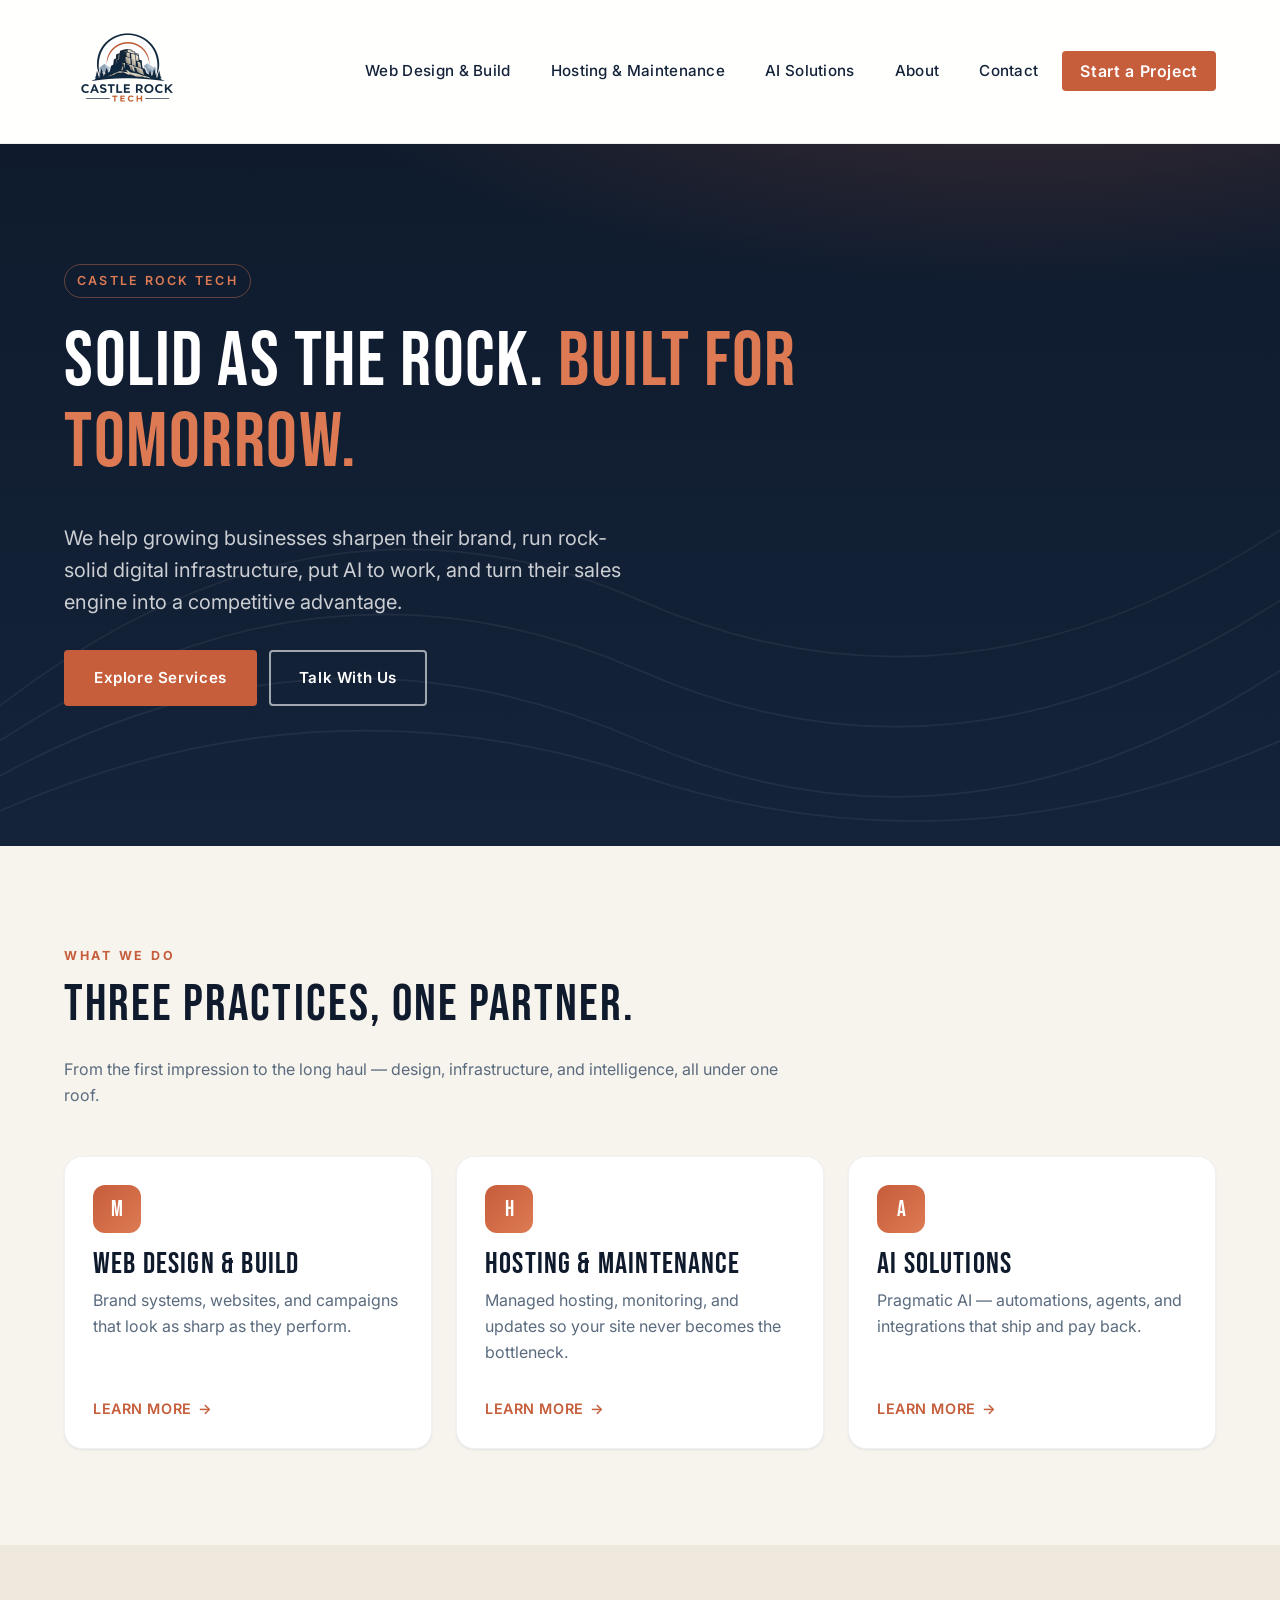
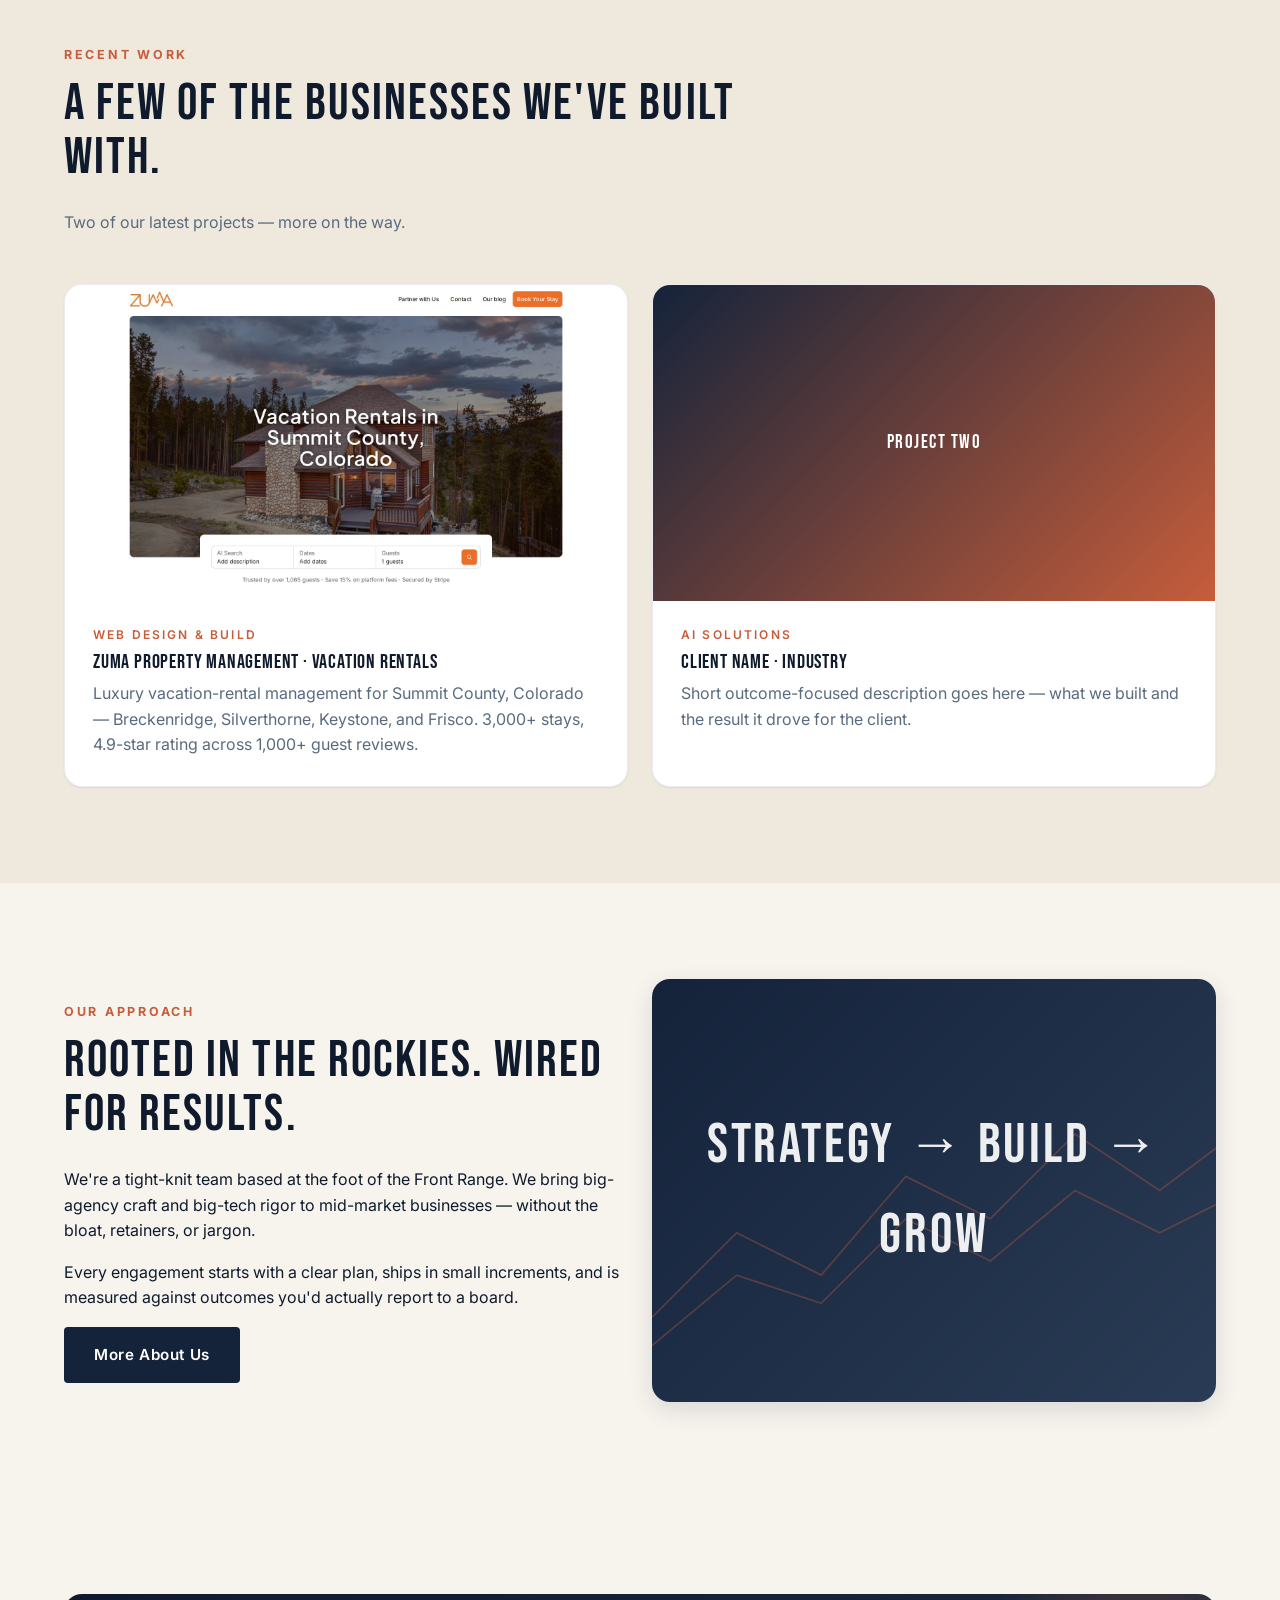
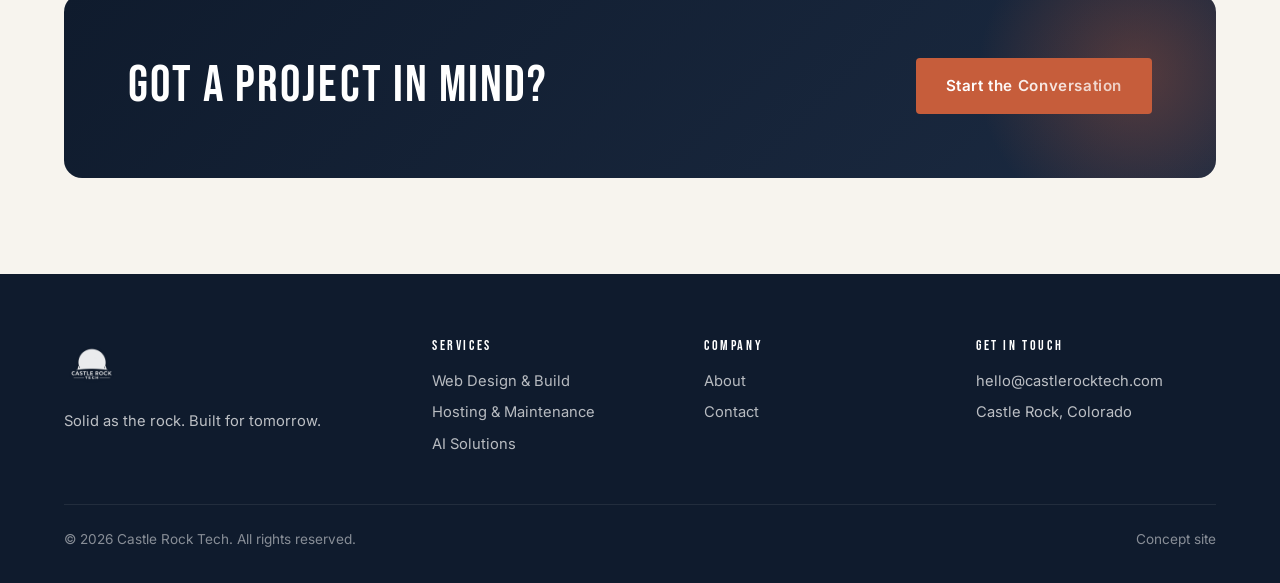
==== index.html @ e0a9a416 "Add Zuma Property screenshot to Recent Work cards Replaces the gradient text placeholder on the home" ====
<!DOCTYPE html>
<html lang="en">
<head>
  <meta charset="UTF-8" />
  <meta name="viewport" content="width=device-width, initial-scale=1.0" />
  <title>Castle Rock Tech — Solid as the Rock, Built for Tomorrow</title>
  <meta name="description" content="Castle Rock Tech delivers marketing & design, hosting & maintenance, AI solutions, and sales enablement for businesses ready to grow." />
  <link rel="preconnect" href="https://fonts.googleapis.com" />
  <link rel="preconnect" href="https://fonts.gstatic.com" crossorigin />
  <link href="https://fonts.googleapis.com/css2?family=Bebas+Neue&family=Inter:wght@400;500;600;700&display=swap" rel="stylesheet" />
  <link rel="stylesheet" href="css/styles.css" />
</head>
<body>
  <header class="site-header">
    <div class="container">
      <nav class="nav" aria-label="Primary">
        <a class="nav__logo" href="index.html" aria-label="Castle Rock Tech home">
          <img src="assets/images/CRTLogo_1.1.png" alt="Castle Rock Tech" />
        </a>
        <button class="nav__toggle" aria-label="Open menu" aria-expanded="false"><span></span></button>
        <ul class="nav__menu">
          <li><a href="web-design-build.html" class="nav__link">Web Design &amp; Build</a></li>
          <li><a href="hosting-maintenance.html" class="nav__link">Hosting &amp; Maintenance</a></li>
          <li><a href="ai-solutions.html" class="nav__link">AI Solutions</a></li>
          <li><a href="about.html" class="nav__link">About</a></li>
          <li><a href="contact.html" class="nav__link">Contact</a></li>
          <li><a href="contact.html" class="nav__cta">Start a Project</a></li>
        </ul>
      </nav>
    </div>
  </header>

  <main>
    <section class="hero">
      <div class="container">
        <div class="hero__inner">
          <span class="hero__eyebrow">Castle Rock Tech</span>
          <h1>Solid as the Rock. <span class="accent">Built for tomorrow.</span></h1>
          <p class="hero__lead">
            We help growing businesses sharpen their brand, run rock-solid digital infrastructure,
            put AI to work, and turn their sales engine into a competitive advantage.
          </p>
          <div class="hero__cta">
            <a class="btn btn--primary" href="services.html">Explore Services</a>
            <a class="btn btn--ghost" href="contact.html">Talk With Us</a>
          </div>
        </div>
      </div>
    </section>

    <section class="section">
      <div class="container">
        <div class="section__head">
          <span class="section__eyebrow">What We Do</span>
          <h2>Three practices, one partner.</h2>
          <p class="muted">From the first impression to the long haul — design, infrastructure, and intelligence, all under one roof.</p>
        </div>
        <div class="grid grid--3">
          <article class="card">
            <div class="card__icon">M</div>
            <h3>Web Design &amp; Build</h3>
            <p>Brand systems, websites, and campaigns that look as sharp as they perform.</p>
            <a class="card__link" href="web-design-build.html">Learn more</a>
          </article>
          <article class="card">
            <div class="card__icon">H</div>
            <h3>Hosting &amp; Maintenance</h3>
            <p>Managed hosting, monitoring, and updates so your site never becomes the bottleneck.</p>
            <a class="card__link" href="hosting-maintenance.html">Learn more</a>
          </article>
          <article class="card">
            <div class="card__icon">A</div>
            <h3>AI Solutions</h3>
            <p>Pragmatic AI — automations, agents, and integrations that ship and pay back.</p>
            <a class="card__link" href="ai-solutions.html">Learn more</a>
          </article>
        </div>
      </div>
    </section>

    <section class="section section--alt">
      <div class="container">
        <div class="section__head">
          <span class="section__eyebrow">Recent Work</span>
          <h2>A few of the businesses we've built with.</h2>
          <p class="muted">Two of our latest projects — more on the way.</p>
        </div>
        <div class="grid grid--2">
          <article class="work-card">
            <a class="work-card__link" href="https://www.zumaproperty.com" target="_blank" rel="noopener">
              <div class="work-card__media"><img src="assets/images/work/zuma-property.jpg" alt="Zuma Property Management — vacation rentals in Summit County, Colorado" loading="lazy" /></div>
              <div class="work-card__body">
                <span class="work-card__eyebrow">Web Design &amp; Build</span>
                <h3>Zuma Property Management · Vacation Rentals</h3>
                <p>Luxury vacation-rental management for Summit County, Colorado — Breckenridge, Silverthorne, Keystone, and Frisco. 3,000+ stays, 4.9-star rating across 1,000+ guest reviews.</p>
              </div>
            </a>
          </article>
          <article class="work-card">
            <div class="work-card__media">Project Two</div>
            <div class="work-card__body">
              <span class="work-card__eyebrow">AI Solutions</span>
              <h3>Client Name · Industry</h3>
              <p>Short outcome-focused description goes here — what we built and the result it drove for the client.</p>
            </div>
          </article>
        </div>
      </div>
    </section>

    <section class="section">
      <div class="container">
        <div class="grid grid--2" style="align-items:center;">
          <div>
            <span class="section__eyebrow">Our Approach</span>
            <h2>Rooted in the Rockies. Wired for results.</h2>
            <p>
              We're a tight-knit team based at the foot of the Front Range. We bring big-agency craft and
              big-tech rigor to mid-market businesses — without the bloat, retainers, or jargon.
            </p>
            <p>
              Every engagement starts with a clear plan, ships in small increments, and is measured against
              outcomes you'd actually report to a board.
            </p>
            <a class="btn btn--dark" href="about.html">More About Us</a>
          </div>
          <div class="service-visual"><span>Strategy → Build → Grow</span></div>
        </div>
      </div>
    </section>

    <section class="section">
      <div class="container">
        <div class="cta-strip">
          <h2>Got a project in mind?</h2>
          <a class="btn btn--primary" href="contact.html">Start the Conversation</a>
        </div>
      </div>
    </section>
  </main>

  <footer class="site-footer">
    <div class="container">
      <div class="footer-grid">
        <div class="footer-brand">
          <img src="assets/images/CRTLogo_1.1.png" alt="Castle Rock Tech" />
          <p>Solid as the rock. Built for tomorrow.</p>
        </div>
        <div>
          <h4>Services</h4>
          <ul>
            <li><a href="web-design-build.html">Web Design &amp; Build</a></li>
            <li><a href="hosting-maintenance.html">Hosting &amp; Maintenance</a></li>
            <li><a href="ai-solutions.html">AI Solutions</a></li>
          </ul>
        </div>
        <div>
          <h4>Company</h4>
          <ul>
            <li><a href="about.html">About</a></li>
            <li><a href="contact.html">Contact</a></li>
          </ul>
        </div>
        <div>
          <h4>Get In Touch</h4>
          <ul>
            <li>hello@castlerocktech.com</li>
            <li>Castle Rock, Colorado</li>
          </ul>
        </div>
      </div>
      <div class="footer-bottom">
        <span>&copy; <span data-year></span> Castle Rock Tech. All rights reserved.</span>
        <span>Concept site</span>
      </div>
    </div>
  </footer>

  <script src="js/main.js"></script>
  <script src="js/tawk.js"></script>
</body>
</html>
---- css/styles.css ----
/* ==========================================================================
   Castle Rock Tech — concept site styles
   Palette pulled from the CRT logo: navy + rust + cream.
   ========================================================================== */

:root {
  --navy-900: #0F1B2D;
  --navy-800: #14233A;
  --navy-700: #1B2A41;
  --navy-600: #2A3B55;
  --slate-500: #5A6B7E;
  --slate-300: #B8C3CF;
  --rust-600: #A04A2D;
  --rust-500: #C65D3B;
  --rust-400: #DD7A53;
  --cream-50: #F7F4EE;
  --cream-100: #EFE9DD;
  --white: #FFFFFF;
  --shadow-sm: 0 1px 2px rgba(15, 27, 45, 0.08);
  --shadow-md: 0 8px 24px rgba(15, 27, 45, 0.12);
  --shadow-lg: 0 24px 60px rgba(15, 27, 45, 0.18);
  --radius-sm: 4px;
  --radius-md: 10px;
  --radius-lg: 18px;
  --max-w: 1200px;
  --header-h: 144px;
  --font-display: 'Bebas Neue', 'Oswald', 'Arial Narrow', sans-serif;
  --font-sans: 'Inter', -apple-system, BlinkMacSystemFont, 'Segoe UI', sans-serif;
}

* { box-sizing: border-box; }

html { scroll-behavior: smooth; scroll-padding-top: var(--header-h); }

body {
  margin: 0;
  font-family: var(--font-sans);
  font-size: 16px;
  line-height: 1.6;
  color: var(--navy-900);
  background: var(--cream-50);
  -webkit-font-smoothing: antialiased;
}

img { max-width: 100%; display: block; }

a { color: var(--rust-500); text-decoration: none; }
a:hover { color: var(--rust-600); }

h1, h2, h3, h4 {
  font-family: var(--font-display);
  font-weight: 400;
  letter-spacing: 0.04em;
  text-transform: uppercase;
  color: var(--navy-900);
  line-height: 1.05;
  margin: 0 0 0.5em;
}

h1 { font-size: clamp(2.5rem, 6vw, 5rem); letter-spacing: 0.02em; }
h2 { font-size: clamp(2rem, 4vw, 3.25rem); }
h3 { font-size: clamp(1.4rem, 2.4vw, 1.85rem); }
h4 { font-size: 1.25rem; }

p { margin: 0 0 1em; }

.container {
  width: 100%;
  max-width: var(--max-w);
  margin: 0 auto;
  padding: 0 24px;
}

/* ----- Header / Nav ----- */

.site-header {
  position: sticky;
  top: 0;
  z-index: 50;
  background: rgba(255, 255, 255, 0.92);
  backdrop-filter: saturate(160%) blur(8px);
  border-bottom: 1px solid rgba(15, 27, 45, 0.08);
  height: var(--header-h);
  display: flex;
  align-items: center;
}

.nav {
  width: 100%;
  display: flex;
  align-items: center;
  justify-content: space-between;
  gap: 24px;
}

.nav__logo {
  display: flex;
  align-items: center;
  gap: 10px;
  height: 128px;
}
.nav__logo img { height: 100%; width: auto; }

.nav__menu {
  list-style: none;
  margin: 0;
  padding: 0;
  display: flex;
  gap: 8px;
  align-items: center;
}

.nav__link {
  display: inline-block;
  padding: 10px 16px;
  border-radius: var(--radius-sm);
  font-weight: 500;
  font-size: 0.95rem;
  color: var(--navy-800);
  letter-spacing: 0.02em;
  position: relative;
  transition: color 0.15s ease;
}
.nav__link:hover,
.nav__link.is-active { color: var(--rust-500); }
.nav__link.is-active::after {
  content: "";
  position: absolute;
  left: 16px;
  right: 16px;
  bottom: 4px;
  height: 2px;
  background: var(--rust-500);
}

.nav__cta {
  background: var(--rust-500);
  color: var(--white);
  padding: 10px 18px;
  border-radius: var(--radius-sm);
  font-weight: 600;
  letter-spacing: 0.04em;
  transition: background 0.15s ease;
}
.nav__cta:hover { background: var(--rust-600); color: var(--white); }

/* Mobile toggle */
.nav__toggle {
  display: none;
  background: none;
  border: 0;
  width: 44px;
  height: 44px;
  cursor: pointer;
  padding: 0;
  position: relative;
}
.nav__toggle span,
.nav__toggle span::before,
.nav__toggle span::after {
  content: "";
  display: block;
  position: absolute;
  left: 50%;
  width: 24px;
  height: 2px;
  background: var(--navy-900);
  transform: translateX(-50%);
  transition: transform 0.2s ease, top 0.2s ease;
}
.nav__toggle span { top: 50%; }
.nav__toggle span::before { top: -7px; }
.nav__toggle span::after { top: 7px; }

@media (max-width: 1080px) {
  .nav__toggle { display: block; }
  .nav__menu {
    position: fixed;
    inset: var(--header-h) 0 auto 0;
    background: var(--white);
    flex-direction: column;
    align-items: stretch;
    padding: 16px;
    gap: 4px;
    border-bottom: 1px solid rgba(15, 27, 45, 0.08);
    box-shadow: var(--shadow-md);
    transform: translateY(-120%);
    transition: transform 0.25s ease;
  }
  .nav.is-open .nav__menu { transform: translateY(0); }
  .nav__link, .nav__cta { width: 100%; text-align: left; }
}

/* ----- Buttons ----- */
.btn {
  display: inline-block;
  padding: 14px 28px;
  font-family: var(--font-sans);
  font-weight: 600;
  font-size: 0.95rem;
  letter-spacing: 0.04em;
  border-radius: var(--radius-sm);
  border: 2px solid transparent;
  cursor: pointer;
  transition: background 0.15s ease, color 0.15s ease, border-color 0.15s ease, transform 0.15s ease;
}
.btn:hover { transform: translateY(-1px); }
.btn--primary { background: var(--rust-500); color: var(--white); }
.btn--primary:hover { background: var(--rust-600); color: var(--white); }
.btn--ghost { background: transparent; color: var(--white); border-color: rgba(255,255,255,0.6); }
.btn--ghost:hover { background: rgba(255,255,255,0.1); color: var(--white); border-color: var(--white); }
.btn--dark { background: var(--navy-800); color: var(--white); }
.btn--dark:hover { background: var(--navy-700); color: var(--white); }

/* ----- Hero ----- */
.hero {
  position: relative;
  background:
    radial-gradient(1200px 400px at 80% -100px, rgba(198, 93, 59, 0.25), transparent 60%),
    linear-gradient(180deg, var(--navy-900) 0%, var(--navy-800) 100%);
  color: var(--white);
  overflow: hidden;
}
.hero::before {
  content: "";
  position: absolute;
  inset: 0;
  background-image: url("data:image/svg+xml;utf8,<svg xmlns='http://www.w3.org/2000/svg' viewBox='0 0 1200 400' preserveAspectRatio='none'><g fill='none' stroke='%23ffffff' stroke-opacity='0.06' stroke-width='1'><path d='M0,320 Q300,180 600,260 T1200,220'/><path d='M0,340 Q300,220 600,300 T1200,260'/><path d='M0,360 Q300,260 600,340 T1200,300'/><path d='M0,380 Q300,300 600,360 T1200,340'/></g></svg>");
  background-size: cover;
  pointer-events: none;
}
.hero__inner {
  position: relative;
  padding: clamp(64px, 10vw, 120px) 0 clamp(80px, 12vw, 140px);
  max-width: 760px;
}
.hero__eyebrow {
  display: inline-block;
  padding: 6px 12px;
  font-size: 0.78rem;
  font-weight: 600;
  letter-spacing: 0.18em;
  text-transform: uppercase;
  color: var(--rust-400);
  border: 1px solid rgba(221, 122, 83, 0.4);
  border-radius: 100px;
  margin-bottom: 24px;
}
.hero h1 { color: var(--white); }
.hero h1 .accent { color: var(--rust-400); }
.hero__lead {
  font-size: clamp(1.05rem, 1.6vw, 1.25rem);
  color: rgba(255, 255, 255, 0.78);
  max-width: 560px;
  margin-bottom: 32px;
}
.hero__cta { display: flex; gap: 12px; flex-wrap: wrap; }

.hero--compact .hero__inner { padding: clamp(48px, 7vw, 80px) 0; }

/* ----- Sections ----- */
.section { padding: clamp(56px, 8vw, 96px) 0; }
.section--alt { background: var(--cream-100); }
.section--dark { background: var(--navy-900); color: rgba(255,255,255,0.86); }
.section--dark h2, .section--dark h3 { color: var(--white); }

.section__head { max-width: 720px; margin-bottom: 48px; }
.section__eyebrow {
  display: inline-block;
  font-size: 0.78rem;
  font-weight: 700;
  letter-spacing: 0.22em;
  text-transform: uppercase;
  color: var(--rust-500);
  margin-bottom: 12px;
}

/* ----- Service cards / grid ----- */
.grid { display: grid; gap: 24px; }
.grid--3 { grid-template-columns: repeat(3, 1fr); }
.grid--4 { grid-template-columns: repeat(4, 1fr); }
.grid--2 { grid-template-columns: repeat(2, 1fr); }
@media (max-width: 980px) { .grid--3, .grid--4 { grid-template-columns: repeat(2, 1fr); } }
@media (max-width: 620px) { .grid--3, .grid--4, .grid--2 { grid-template-columns: 1fr; } }

.card {
  background: var(--white);
  border: 1px solid rgba(15,27,45,0.06);
  border-radius: var(--radius-lg);
  padding: 28px;
  box-shadow: var(--shadow-sm);
  transition: transform 0.2s ease, box-shadow 0.2s ease, border-color 0.2s ease;
  display: flex;
  flex-direction: column;
}
.card:hover { transform: translateY(-4px); box-shadow: var(--shadow-md); border-color: rgba(198,93,59,0.3); }
.card__icon {
  width: 48px; height: 48px; border-radius: 12px;
  background: linear-gradient(135deg, var(--rust-500), var(--rust-400));
  color: var(--white);
  display: flex; align-items: center; justify-content: center;
  margin-bottom: 16px;
  font-family: var(--font-display);
  font-size: 1.4rem;
}
.card h3 { margin-bottom: 8px; }
.card p { color: var(--slate-500); flex-grow: 1; }
.card__link {
  margin-top: 16px;
  font-weight: 600;
  font-size: 0.9rem;
  letter-spacing: 0.04em;
  text-transform: uppercase;
  color: var(--rust-500);
  display: inline-flex; align-items: center; gap: 6px;
}
.card__link::after { content: "→"; transition: transform 0.15s ease; }
.card__link:hover::after { transform: translateX(3px); }

/* ----- Service detail blocks ----- */
.service-block {
  display: grid;
  grid-template-columns: 1fr 1fr;
  gap: 64px;
  align-items: center;
  padding: clamp(48px, 8vw, 96px) 0;
  border-bottom: 1px solid rgba(15,27,45,0.08);
}
.service-block:last-child { border-bottom: 0; }
.service-block.is-flipped > .service-block__media { order: 2; }
@media (max-width: 880px) { .service-block { grid-template-columns: 1fr; gap: 32px; } .service-block.is-flipped > .service-block__media { order: 0; } }

.service-block__num {
  font-family: var(--font-display);
  font-size: 4rem;
  color: var(--rust-500);
  opacity: 0.8;
  line-height: 1;
  margin-bottom: 8px;
}
.service-block ul {
  list-style: none;
  padding: 0;
  margin: 16px 0 0;
}
.service-block li {
  padding: 8px 0 8px 28px;
  position: relative;
  color: var(--navy-700);
}
.service-block li::before {
  content: "";
  position: absolute;
  left: 0; top: 16px;
  width: 14px; height: 2px;
  background: var(--rust-500);
}

.service-visual {
  aspect-ratio: 4/3;
  border-radius: var(--radius-lg);
  background: linear-gradient(135deg, var(--navy-800), var(--navy-600));
  display: flex; align-items: center; justify-content: center;
  color: var(--white);
  position: relative;
  overflow: hidden;
  box-shadow: var(--shadow-md);
}
.service-visual::before {
  content: "";
  position: absolute;
  inset: 0;
  background-image: url("data:image/svg+xml;utf8,<svg xmlns='http://www.w3.org/2000/svg' viewBox='0 0 400 300'><g fill='none' stroke='%23C65D3B' stroke-opacity='0.35' stroke-width='1.2'><path d='M0,240 L60,180 L120,210 L180,140 L240,170 L300,110 L360,150 L400,120'/><path d='M0,260 L60,210 L120,230 L180,170 L240,200 L300,150 L360,180 L400,160'/></g></svg>");
  background-size: cover;
}
.service-visual span {
  position: relative;
  font-family: var(--font-display);
  font-size: clamp(2rem, 5vw, 3.5rem);
  letter-spacing: 0.05em;
  color: rgba(255,255,255,0.92);
  text-align: center;
  padding: 0 16px;
}

/* ----- About / values ----- */
.value {
  padding: 24px;
  background: var(--white);
  border-left: 3px solid var(--rust-500);
  border-radius: 0 var(--radius-md) var(--radius-md) 0;
}
.value h4 { font-family: var(--font-display); letter-spacing: 0.04em; margin-bottom: 8px; }

/* ----- Contact / form ----- */
.contact-grid {
  display: grid;
  grid-template-columns: 1.2fr 1fr;
  gap: 48px;
  align-items: start;
}
@media (max-width: 880px) { .contact-grid { grid-template-columns: 1fr; } }

.form { display: grid; gap: 16px; }
.form__row { display: grid; grid-template-columns: 1fr 1fr; gap: 16px; }
@media (max-width: 620px) { .form__row { grid-template-columns: 1fr; } }
.form label { font-weight: 600; font-size: 0.85rem; letter-spacing: 0.04em; text-transform: uppercase; color: var(--navy-700); display: block; margin-bottom: 6px; }
.form input, .form select, .form textarea {
  width: 100%;
  padding: 12px 14px;
  font: inherit;
  color: var(--navy-900);
  background: var(--white);
  border: 1px solid rgba(15,27,45,0.16);
  border-radius: var(--radius-sm);
  transition: border-color 0.15s ease, box-shadow 0.15s ease;
}
.form input:focus, .form select:focus, .form textarea:focus {
  outline: 0;
  border-color: var(--rust-500);
  box-shadow: 0 0 0 3px rgba(198,93,59,0.18);
}
.form textarea { min-height: 140px; resize: vertical; }
.form__success {
  display: none;
  padding: 16px;
  background: rgba(198,93,59,0.08);
  border-left: 3px solid var(--rust-500);
  border-radius: var(--radius-sm);
  color: var(--navy-800);
}
.form.is-submitted .form__success { display: block; }
.form.is-submitted .form__fields { display: none; }

.contact-info { display: grid; gap: 24px; }
.contact-info__item {
  padding: 20px;
  background: var(--white);
  border-radius: var(--radius-md);
  box-shadow: var(--shadow-sm);
}
.contact-info__label {
  font-size: 0.78rem;
  font-weight: 700;
  letter-spacing: 0.18em;
  text-transform: uppercase;
  color: var(--rust-500);
  margin-bottom: 6px;
}
.contact-info__value { font-size: 1.1rem; font-weight: 500; }

/* ----- CTA strip ----- */
.cta-strip {
  background: linear-gradient(135deg, var(--navy-900), var(--navy-700));
  color: var(--white);
  padding: clamp(40px, 6vw, 64px);
  border-radius: var(--radius-lg);
  display: flex;
  justify-content: space-between;
  align-items: center;
  gap: 32px;
  flex-wrap: wrap;
  position: relative;
  overflow: hidden;
}
.cta-strip::after {
  content: "";
  position: absolute;
  right: -80px; top: -80px;
  width: 320px; height: 320px;
  border-radius: 50%;
  background: radial-gradient(circle, rgba(198,93,59,0.35), transparent 70%);
}
.cta-strip h2 { color: var(--white); margin: 0; max-width: 600px; position: relative; }
.cta-strip .btn { position: relative; }

/* ----- Footer ----- */
.site-footer {
  background: var(--navy-900);
  color: rgba(255,255,255,0.72);
  padding: 64px 0 32px;
  font-size: 0.92rem;
}
.footer-grid {
  display: grid;
  grid-template-columns: 1.4fr repeat(3, 1fr);
  gap: 32px;
  margin-bottom: 48px;
}
@media (max-width: 880px) { .footer-grid { grid-template-columns: 1fr 1fr; } }
@media (max-width: 540px) { .footer-grid { grid-template-columns: 1fr; } }
.footer-brand img { height: 56px; margin-bottom: 16px; filter: brightness(0) invert(1) drop-shadow(0 1px 2px rgba(0,0,0,0.2)); opacity: 0.92; }
.footer-grid h4 { color: var(--white); font-size: 0.9rem; letter-spacing: 0.18em; margin-bottom: 16px; }
.footer-grid ul { list-style: none; padding: 0; margin: 0; display: grid; gap: 8px; }
.footer-grid a { color: rgba(255,255,255,0.7); }
.footer-grid a:hover { color: var(--rust-400); }
.footer-bottom {
  border-top: 1px solid rgba(255,255,255,0.08);
  padding-top: 24px;
  display: flex;
  justify-content: space-between;
  flex-wrap: wrap;
  gap: 16px;
  font-size: 0.85rem;
  color: rgba(255,255,255,0.5);
}

/* ----- Pricing cards ----- */
.pricing-card {
  background: var(--white);
  border: 1px solid rgba(15,27,45,0.08);
  border-radius: var(--radius-lg);
  padding: 32px;
  box-shadow: var(--shadow-sm);
  display: flex;
  flex-direction: column;
  position: relative;
}
.pricing-card__head {
  display: flex;
  justify-content: space-between;
  align-items: baseline;
  gap: 16px;
  margin-bottom: 8px;
}
.pricing-card__name { font-family: var(--font-display); font-size: 1.6rem; letter-spacing: 0.04em; margin: 0; }
.pricing-card__price { font-family: var(--font-display); font-size: 2rem; color: var(--rust-500); line-height: 1; }
.pricing-card__price small { font-family: var(--font-body); font-size: 0.95rem; color: var(--slate-500); font-weight: 500; margin-left: 2px; }
.pricing-card__meta { color: var(--slate-500); font-size: 0.9rem; margin-bottom: 16px; }
.pricing-card ul { padding-left: 0; list-style: none; margin: 0 0 24px; }
.pricing-card li { position: relative; padding-left: 22px; margin-bottom: 10px; color: var(--slate-500); }
.pricing-card li::before {
  content: "✓";
  position: absolute; left: 0; top: 0;
  color: var(--rust-500);
  font-weight: 700;
}
.pricing-card__cta { margin-top: auto; }
.pricing-card--featured {
  border-color: var(--rust-400);
  box-shadow: var(--shadow-md);
}
.pricing-card__badge {
  position: absolute;
  top: -12px; right: 24px;
  background: var(--rust-500); color: var(--white);
  font-size: 0.75rem; letter-spacing: 0.12em; text-transform: uppercase;
  padding: 4px 10px; border-radius: 999px;
  font-weight: 600;
}

.discovery-card {
  background: var(--navy-900);
  color: rgba(255,255,255,0.86);
  border-radius: var(--radius-lg);
  padding: clamp(32px, 4vw, 48px);
  display: grid;
  grid-template-columns: 1fr auto;
  gap: 32px;
  align-items: center;
}
.discovery-card h2 { color: var(--white); margin: 0 0 8px; }
.discovery-card p { margin: 0; color: rgba(255,255,255,0.72); max-width: 560px; }
@media (max-width: 760px) { .discovery-card { grid-template-columns: 1fr; } }

.fine-print { color: var(--slate-500); font-size: 0.9rem; margin-top: 24px; }

.stat-card {
  background: var(--cream-100);
  border-left: 4px solid var(--rust-500);
  border-radius: var(--radius-md);
  padding: 24px;
}
.stat-card h4 { margin: 0 0 8px; font-family: var(--font-display); font-size: 1.6rem; letter-spacing: 0.04em; color: var(--navy-900); }
.stat-card p { margin: 0; color: var(--slate-500); }

.tag {
  display: inline-block;
  background: var(--navy-900);
  color: var(--white);
  font-size: 0.7rem;
  letter-spacing: 0.16em;
  text-transform: uppercase;
  padding: 6px 12px;
  border-radius: 999px;
  font-weight: 600;
  margin-bottom: 16px;
}
.tag--rust { background: var(--rust-500); }

.use-case-list {
  display: grid;
  grid-template-columns: 1fr 1fr;
  gap: 12px 32px;
  list-style: none;
  padding: 0;
  margin: 0;
}
.use-case-list li {
  color: rgba(255,255,255,0.86);
  padding-left: 24px;
  position: relative;
}
.use-case-list li::before {
  content: "→";
  position: absolute; left: 0; top: 0;
  color: var(--rust-400);
  font-weight: 700;
}
@media (max-width: 760px) { .use-case-list { grid-template-columns: 1fr; } }

/* ----- Recent work strip ----- */
.work-card {
  background: var(--white);
  border: 1px solid rgba(15,27,45,0.08);
  border-radius: var(--radius-lg);
  overflow: hidden;
  display: flex;
  flex-direction: column;
  box-shadow: var(--shadow-sm);
  transition: transform 0.2s ease, box-shadow 0.2s ease;
}
.work-card:hover { transform: translateY(-3px); box-shadow: var(--shadow-md); }
.work-card__link { display: flex; flex-direction: column; color: inherit; height: 100%; }
.work-card__link:hover { color: inherit; }
.work-card__link:hover h3 { color: var(--rust-500); }
.work-card__media {
  aspect-ratio: 16 / 9;
  background: linear-gradient(135deg, var(--navy-800), var(--rust-500));
  color: var(--white);
  display: flex; align-items: center; justify-content: center;
  font-family: var(--font-display);
  letter-spacing: 0.08em;
  font-size: 1.2rem;
  text-align: center;
  padding: 24px;
  overflow: hidden;
}
.work-card__media:has(img) { padding: 0; background: var(--navy-800); }
.work-card__media img {
  width: 100%; height: 100%; object-fit: cover; display: block;
  transition: transform 0.4s ease;
}
.work-card:hover .work-card__media img { transform: scale(1.03); }
.work-card__body { padding: 24px 28px 28px; display: flex; flex-direction: column; gap: 8px; }
.work-card__eyebrow {
  font-size: 0.75rem; letter-spacing: 0.18em; text-transform: uppercase;
  color: var(--rust-500); font-weight: 600;
}
.work-card h3 { margin: 0; font-size: 1.25rem; }
.work-card p { margin: 0; color: var(--slate-500); }

/* ----- Misc ----- */
.muted { color: var(--slate-500); }
.center { text-align: center; }
.mt-0 { margin-top: 0; }
.mb-0 { margin-bottom: 0; }
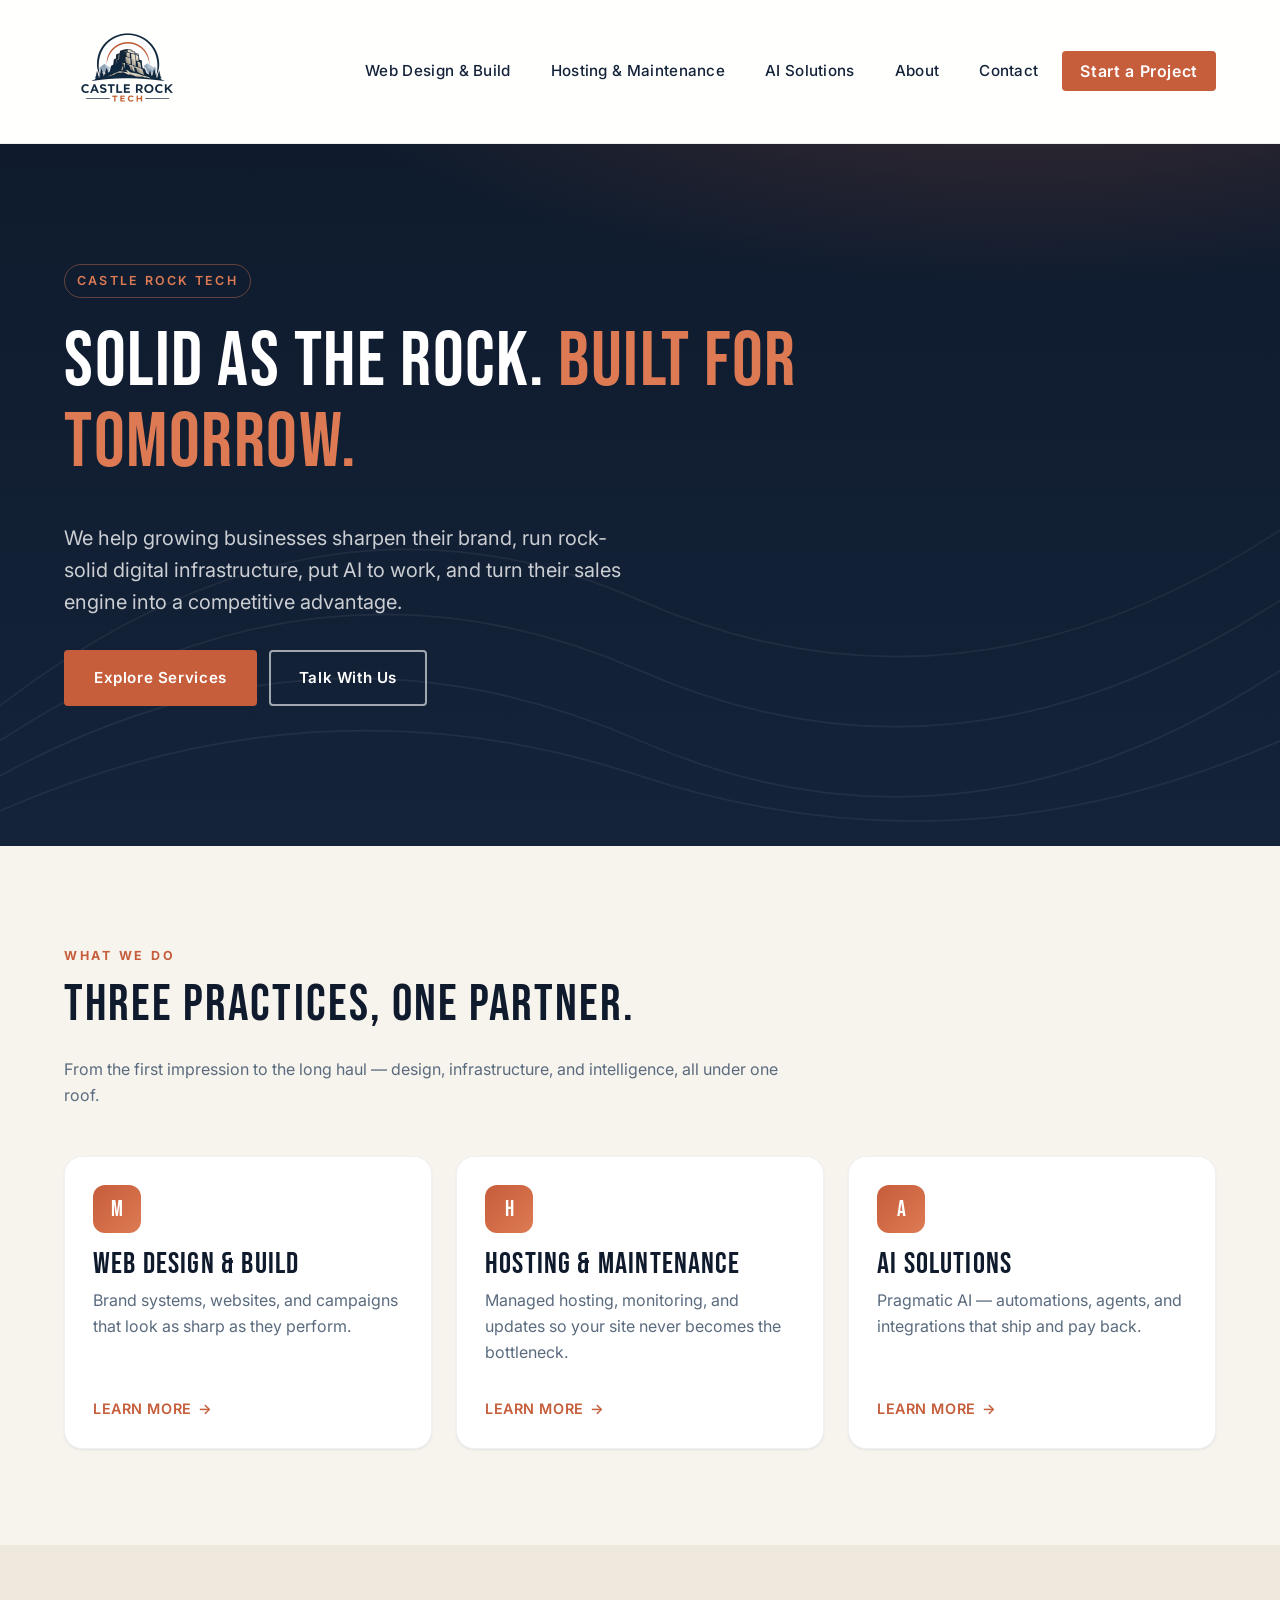
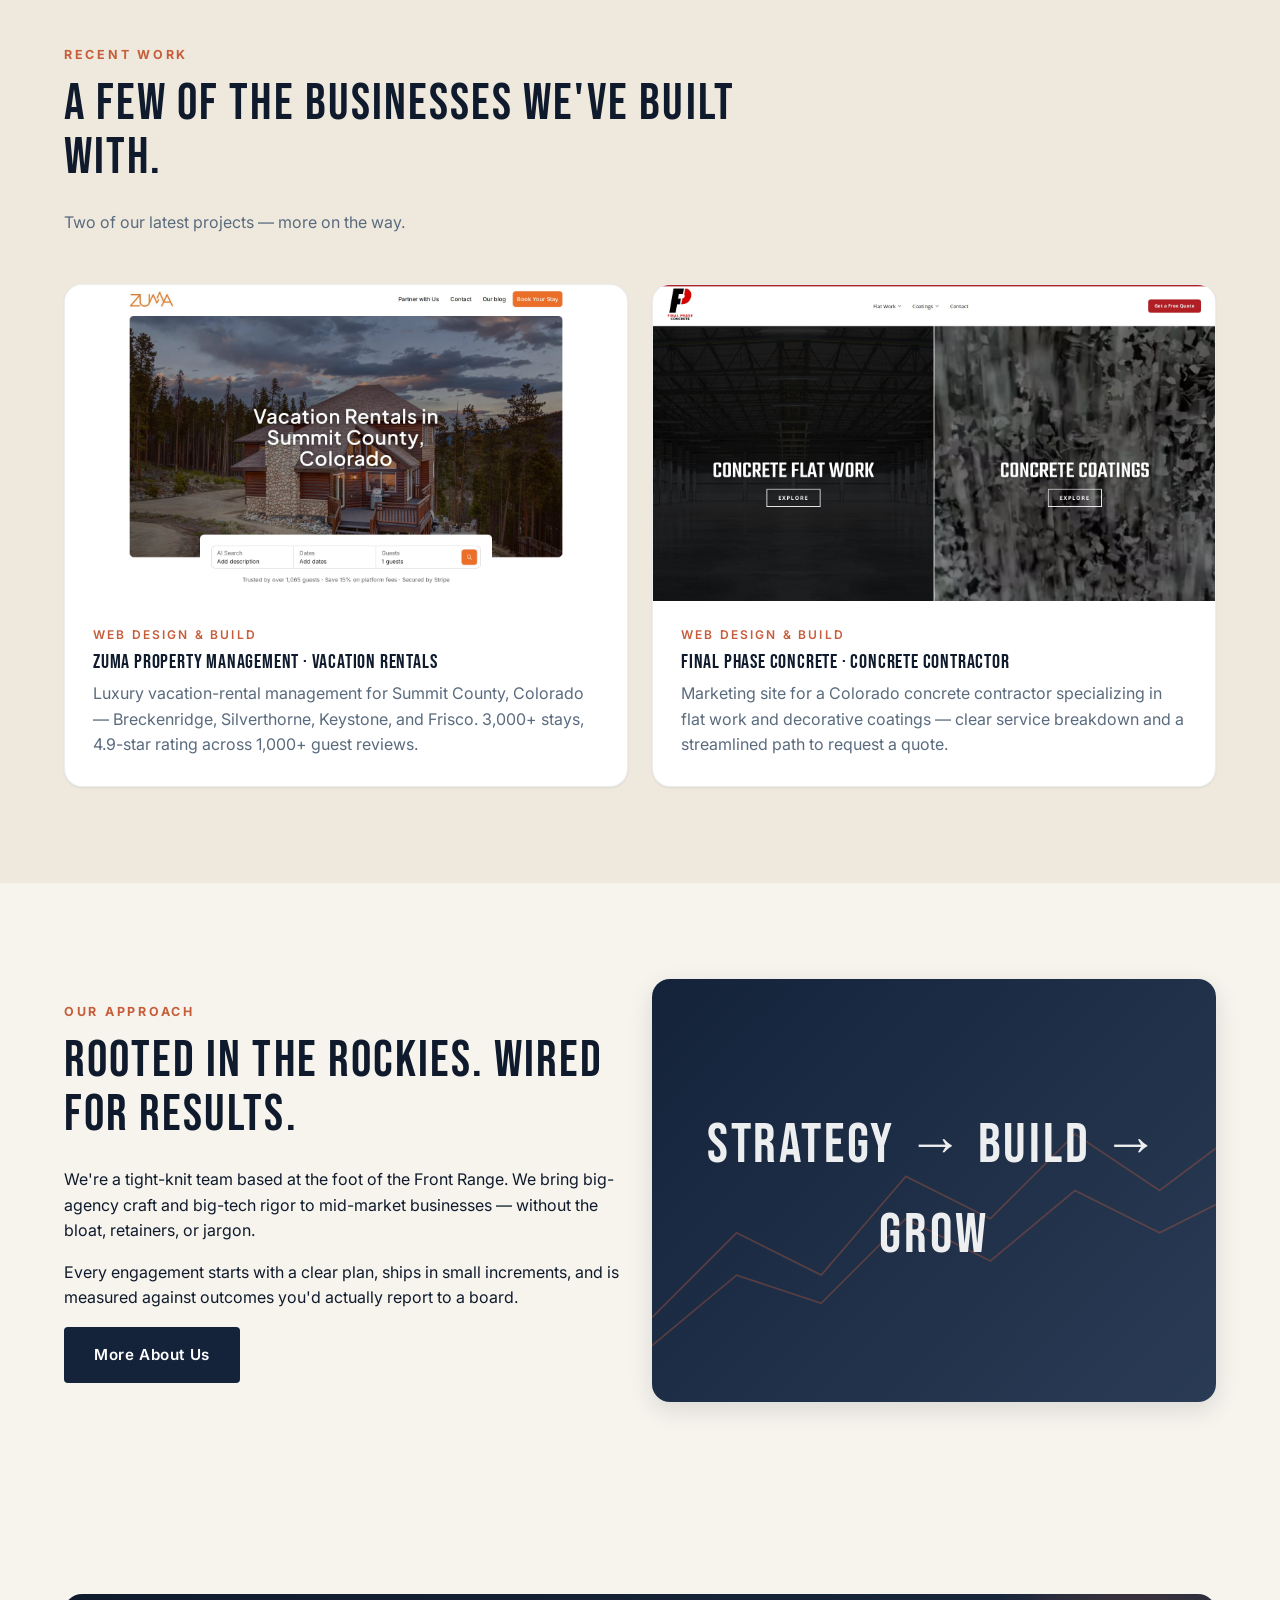
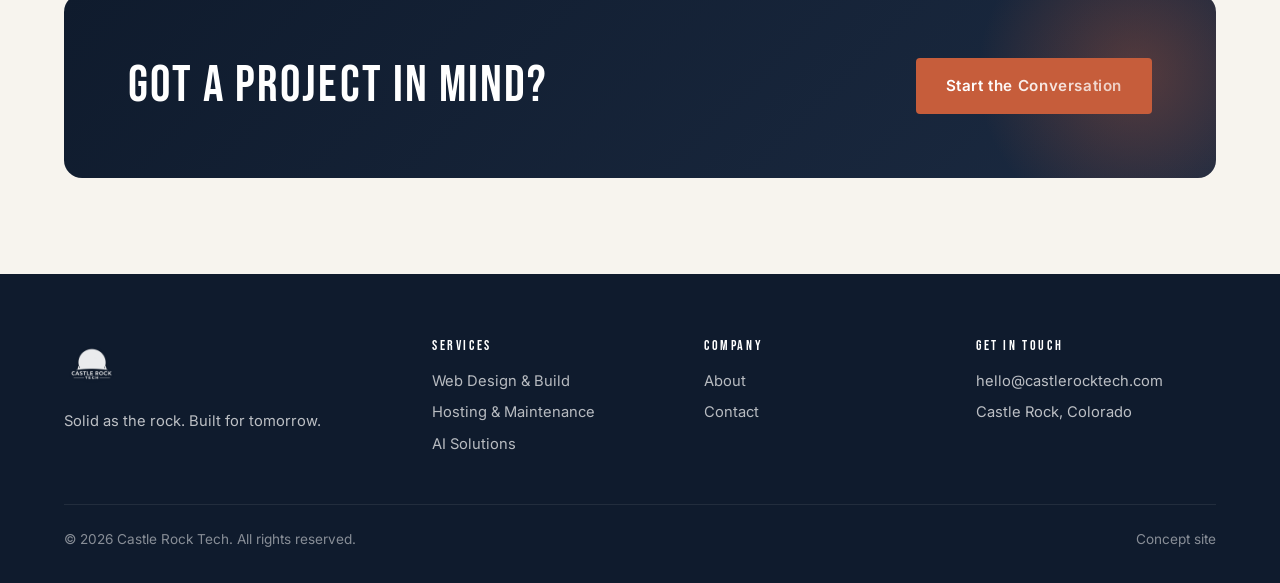
==== commit 0b1a0f03: "Add Final Phase Concrete to Recent Work cards Replaces the second placeholder card on the homepage a" ====
--- a/index.html
+++ b/index.html
@@ -97,12 +97,14 @@
             </a>
           </article>
           <article class="work-card">
-            <div class="work-card__media">Project Two</div>
-            <div class="work-card__body">
-              <span class="work-card__eyebrow">AI Solutions</span>
-              <h3>Client Name · Industry</h3>
-              <p>Short outcome-focused description goes here — what we built and the result it drove for the client.</p>
-            </div>
+            <a class="work-card__link" href="https://fpconcrete.com" target="_blank" rel="noopener">
+              <div class="work-card__media"><img src="assets/images/work/final-phase-concrete.jpg" alt="Final Phase Concrete — concrete flat work and coatings" loading="lazy" /></div>
+              <div class="work-card__body">
+                <span class="work-card__eyebrow">Web Design &amp; Build</span>
+                <h3>Final Phase Concrete · Concrete Contractor</h3>
+                <p>Marketing site for a Colorado concrete contractor specializing in flat work and decorative coatings — clear service breakdown and a streamlined path to request a quote.</p>
+              </div>
+            </a>
           </article>
         </div>
       </div>
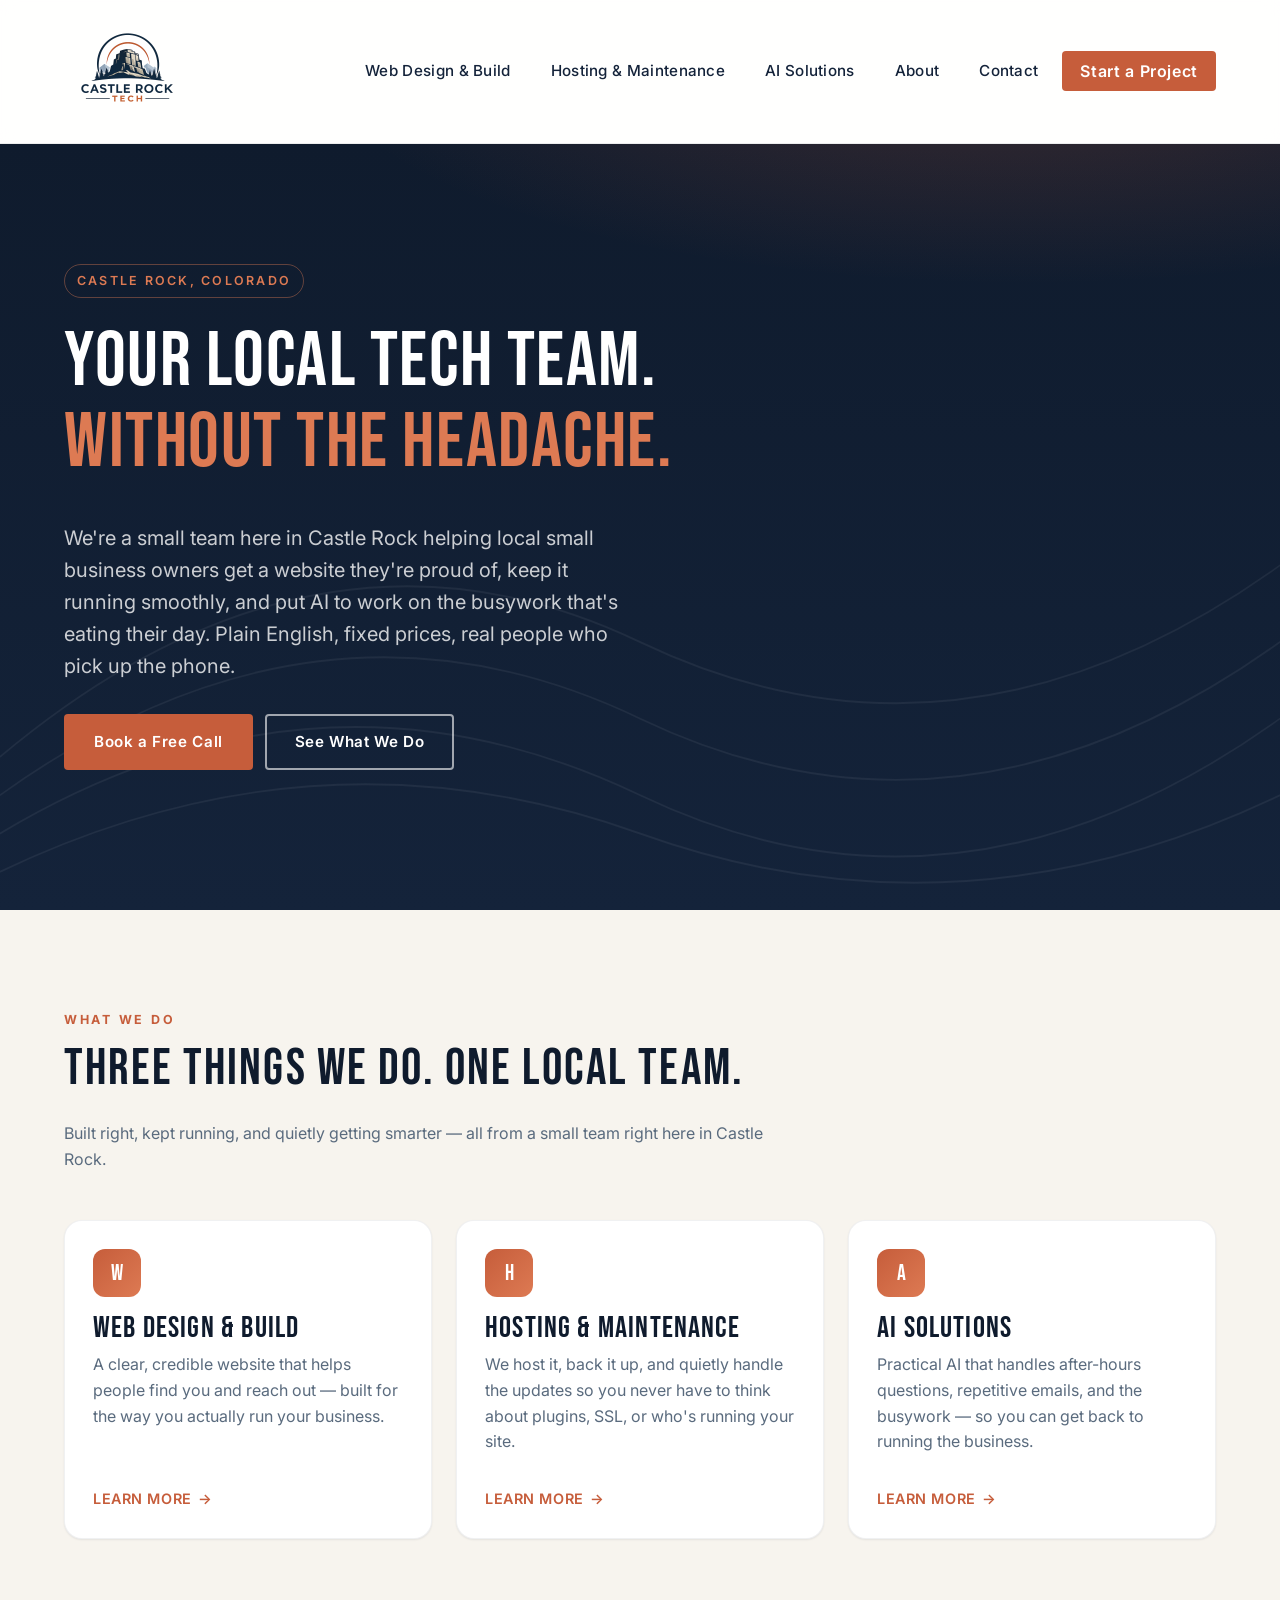
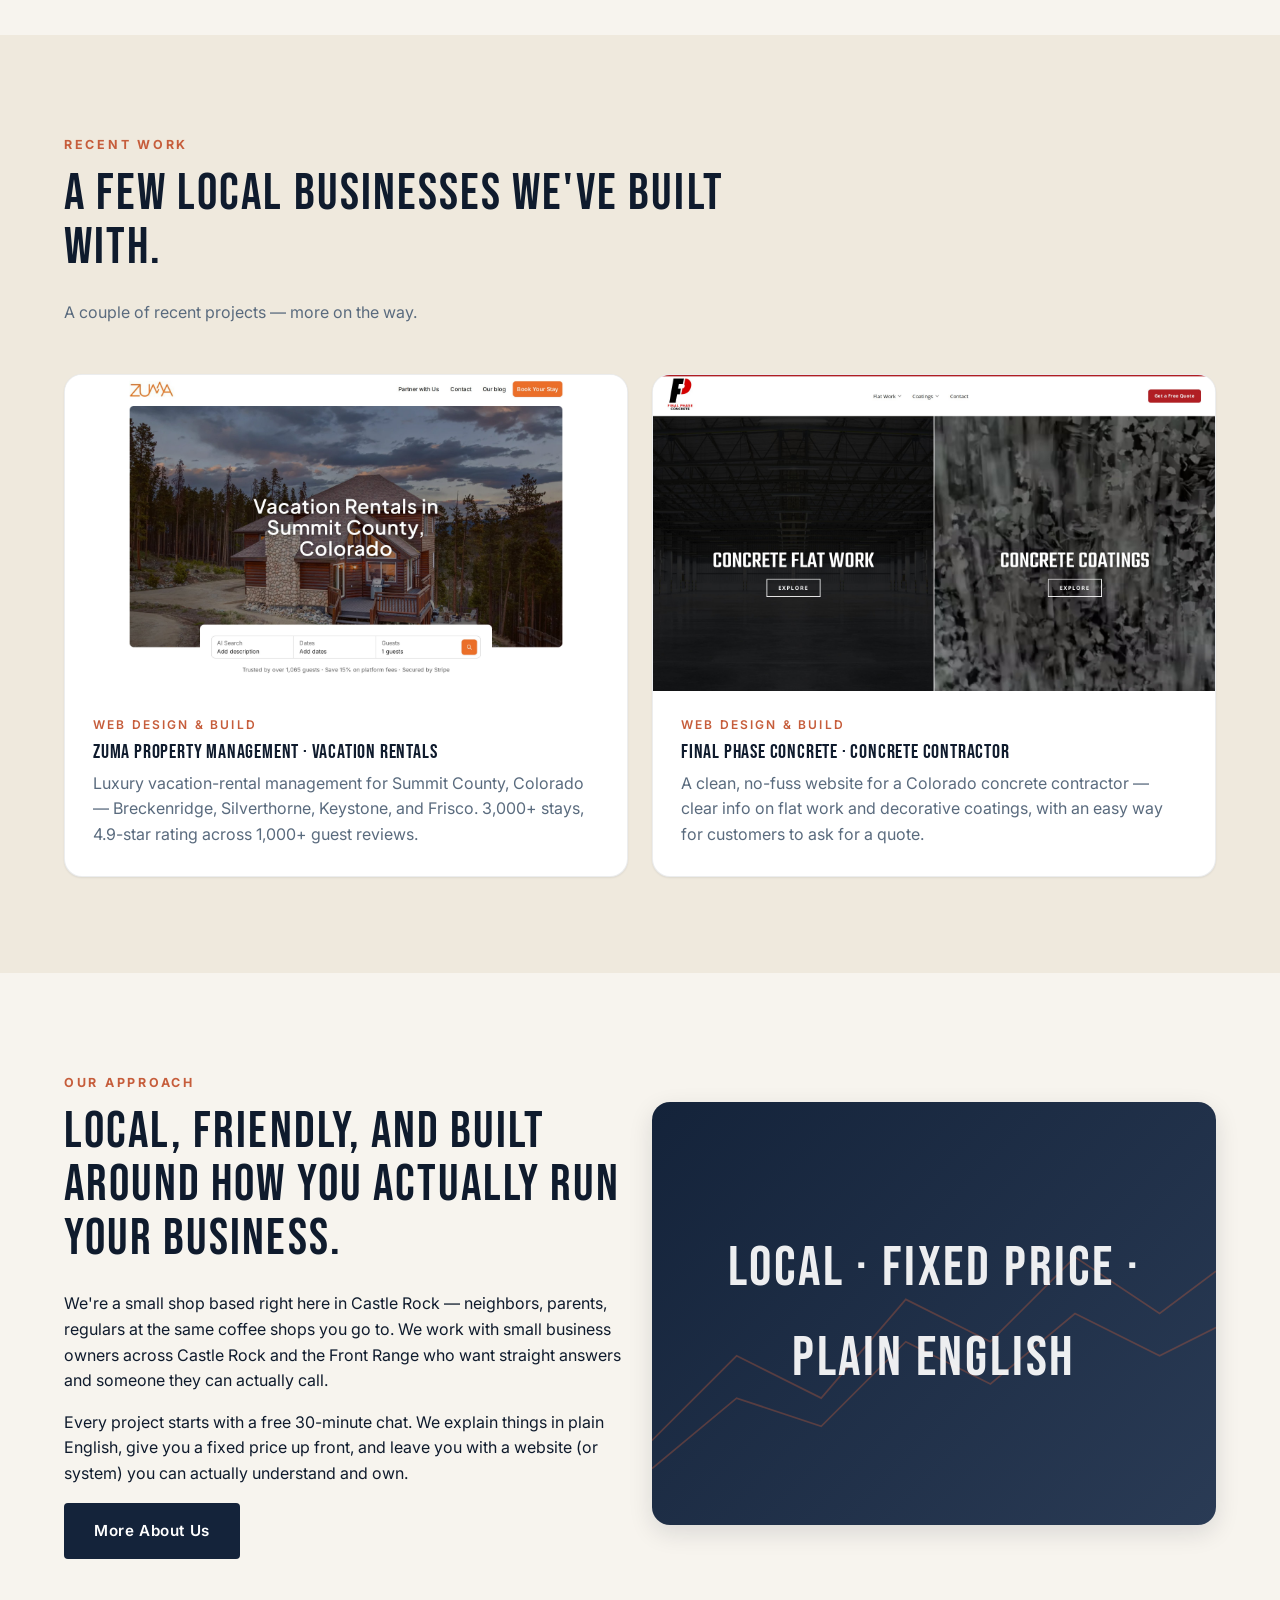
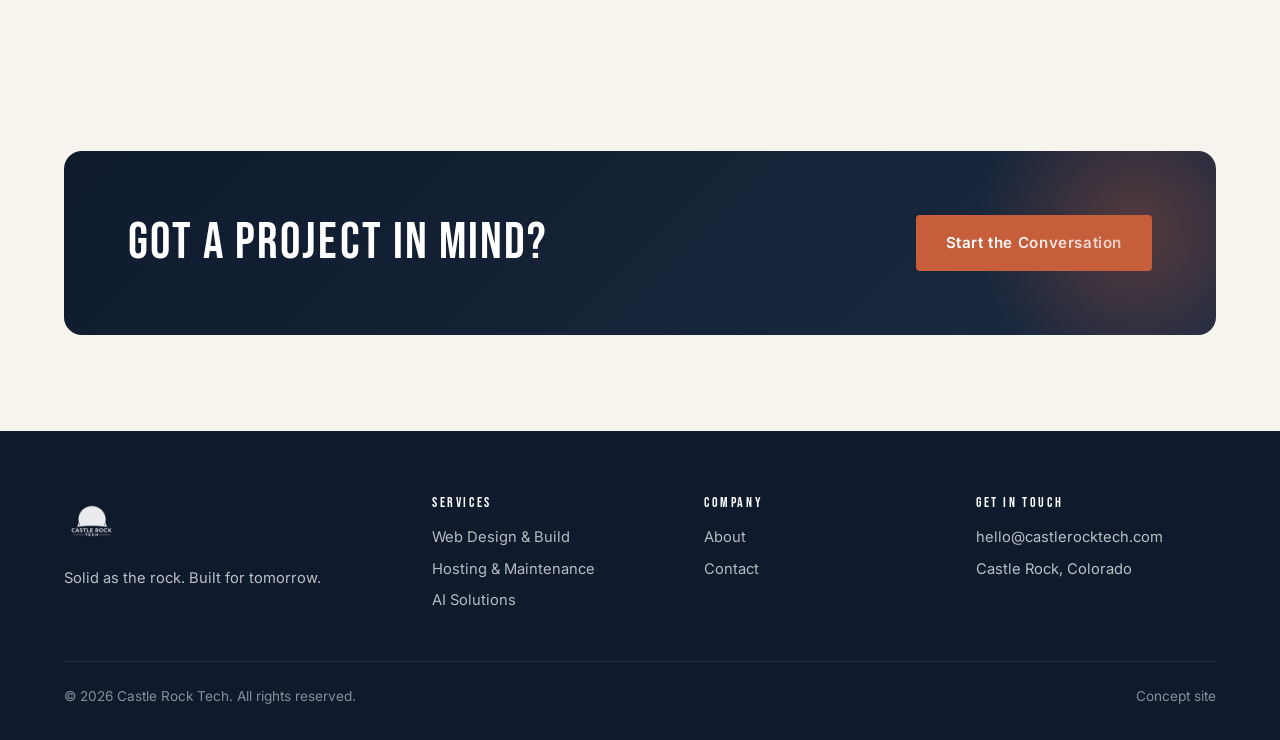
==== commit f9b2789a: "Rewrite site copy for local small-business audience Reframes headlines and body copy across all page" ====
--- a/index.html
+++ b/index.html
@@ -3,8 +3,8 @@
 <head>
   <meta charset="UTF-8" />
   <meta name="viewport" content="width=device-width, initial-scale=1.0" />
-  <title>Castle Rock Tech — Solid as the Rock, Built for Tomorrow</title>
-  <meta name="description" content="Castle Rock Tech delivers marketing & design, hosting & maintenance, AI solutions, and sales enablement for businesses ready to grow." />
+  <title>Castle Rock Tech — Local Web, Hosting &amp; AI for Small Businesses</title>
+  <meta name="description" content="A small, local team in Castle Rock, Colorado helping small business owners with websites, hosting, and practical AI — no jargon, no surprise invoices." />
   <link rel="preconnect" href="https://fonts.googleapis.com" />
   <link rel="preconnect" href="https://fonts.gstatic.com" crossorigin />
   <link href="https://fonts.googleapis.com/css2?family=Bebas+Neue&family=Inter:wght@400;500;600;700&display=swap" rel="stylesheet" />
@@ -34,44 +34,45 @@
     <section class="hero">
       <div class="container">
         <div class="hero__inner">
-          <span class="hero__eyebrow">Castle Rock Tech</span>
-          <h1>Solid as the Rock. <span class="accent">Built for tomorrow.</span></h1>
+          <span class="hero__eyebrow">Castle Rock, Colorado</span>
+          <h1>Your local tech team. <span class="accent">Without the headache.</span></h1>
           <p class="hero__lead">
-            We help growing businesses sharpen their brand, run rock-solid digital infrastructure,
-            put AI to work, and turn their sales engine into a competitive advantage.
+            We're a small team here in Castle Rock helping local small business owners get a website
+            they're proud of, keep it running smoothly, and put AI to work on the busywork that's
+            eating their day. Plain English, fixed prices, real people who pick up the phone.
           </p>
           <div class="hero__cta">
-            <a class="btn btn--primary" href="services.html">Explore Services</a>
-            <a class="btn btn--ghost" href="contact.html">Talk With Us</a>
+            <a class="btn btn--primary" href="contact.html">Book a Free Call</a>
+            <a class="btn btn--ghost" href="#what-we-do">See What We Do</a>
           </div>
         </div>
       </div>
     </section>
 
-    <section class="section">
+    <section class="section" id="what-we-do">
       <div class="container">
         <div class="section__head">
           <span class="section__eyebrow">What We Do</span>
-          <h2>Three practices, one partner.</h2>
-          <p class="muted">From the first impression to the long haul — design, infrastructure, and intelligence, all under one roof.</p>
+          <h2>Three things we do. One local team.</h2>
+          <p class="muted">Built right, kept running, and quietly getting smarter — all from a small team right here in Castle Rock.</p>
         </div>
         <div class="grid grid--3">
           <article class="card">
-            <div class="card__icon">M</div>
+            <div class="card__icon">W</div>
             <h3>Web Design &amp; Build</h3>
-            <p>Brand systems, websites, and campaigns that look as sharp as they perform.</p>
+            <p>A clear, credible website that helps people find you and reach out — built for the way you actually run your business.</p>
             <a class="card__link" href="web-design-build.html">Learn more</a>
           </article>
           <article class="card">
             <div class="card__icon">H</div>
             <h3>Hosting &amp; Maintenance</h3>
-            <p>Managed hosting, monitoring, and updates so your site never becomes the bottleneck.</p>
+            <p>We host it, back it up, and quietly handle the updates so you never have to think about plugins, SSL, or who's running your site.</p>
             <a class="card__link" href="hosting-maintenance.html">Learn more</a>
           </article>
           <article class="card">
             <div class="card__icon">A</div>
             <h3>AI Solutions</h3>
-            <p>Pragmatic AI — automations, agents, and integrations that ship and pay back.</p>
+            <p>Practical AI that handles after-hours questions, repetitive emails, and the busywork — so you can get back to running the business.</p>
             <a class="card__link" href="ai-solutions.html">Learn more</a>
           </article>
         </div>
@@ -82,8 +83,8 @@
       <div class="container">
         <div class="section__head">
           <span class="section__eyebrow">Recent Work</span>
-          <h2>A few of the businesses we've built with.</h2>
-          <p class="muted">Two of our latest projects — more on the way.</p>
+          <h2>A few local businesses we've built with.</h2>
+          <p class="muted">A couple of recent projects — more on the way.</p>
         </div>
         <div class="grid grid--2">
           <article class="work-card">
@@ -102,7 +103,7 @@
               <div class="work-card__body">
                 <span class="work-card__eyebrow">Web Design &amp; Build</span>
                 <h3>Final Phase Concrete · Concrete Contractor</h3>
-                <p>Marketing site for a Colorado concrete contractor specializing in flat work and decorative coatings — clear service breakdown and a streamlined path to request a quote.</p>
+                <p>A clean, no-fuss website for a Colorado concrete contractor — clear info on flat work and decorative coatings, with an easy way for customers to ask for a quote.</p>
               </div>
             </a>
           </article>
@@ -115,18 +116,20 @@
         <div class="grid grid--2" style="align-items:center;">
           <div>
             <span class="section__eyebrow">Our Approach</span>
-            <h2>Rooted in the Rockies. Wired for results.</h2>
+            <h2>Local, friendly, and built around how you actually run your business.</h2>
             <p>
-              We're a tight-knit team based at the foot of the Front Range. We bring big-agency craft and
-              big-tech rigor to mid-market businesses — without the bloat, retainers, or jargon.
+              We're a small shop based right here in Castle Rock — neighbors, parents, regulars at the
+              same coffee shops you go to. We work with small business owners across Castle Rock and
+              the Front Range who want straight answers and someone they can actually call.
             </p>
             <p>
-              Every engagement starts with a clear plan, ships in small increments, and is measured against
-              outcomes you'd actually report to a board.
+              Every project starts with a free 30-minute chat. We explain things in plain English, give
+              you a fixed price up front, and leave you with a website (or system) you can actually
+              understand and own.
             </p>
             <a class="btn btn--dark" href="about.html">More About Us</a>
           </div>
-          <div class="service-visual"><span>Strategy → Build → Grow</span></div>
+          <div class="service-visual"><span>Local · Fixed Price · Plain English</span></div>
         </div>
       </div>
     </section>
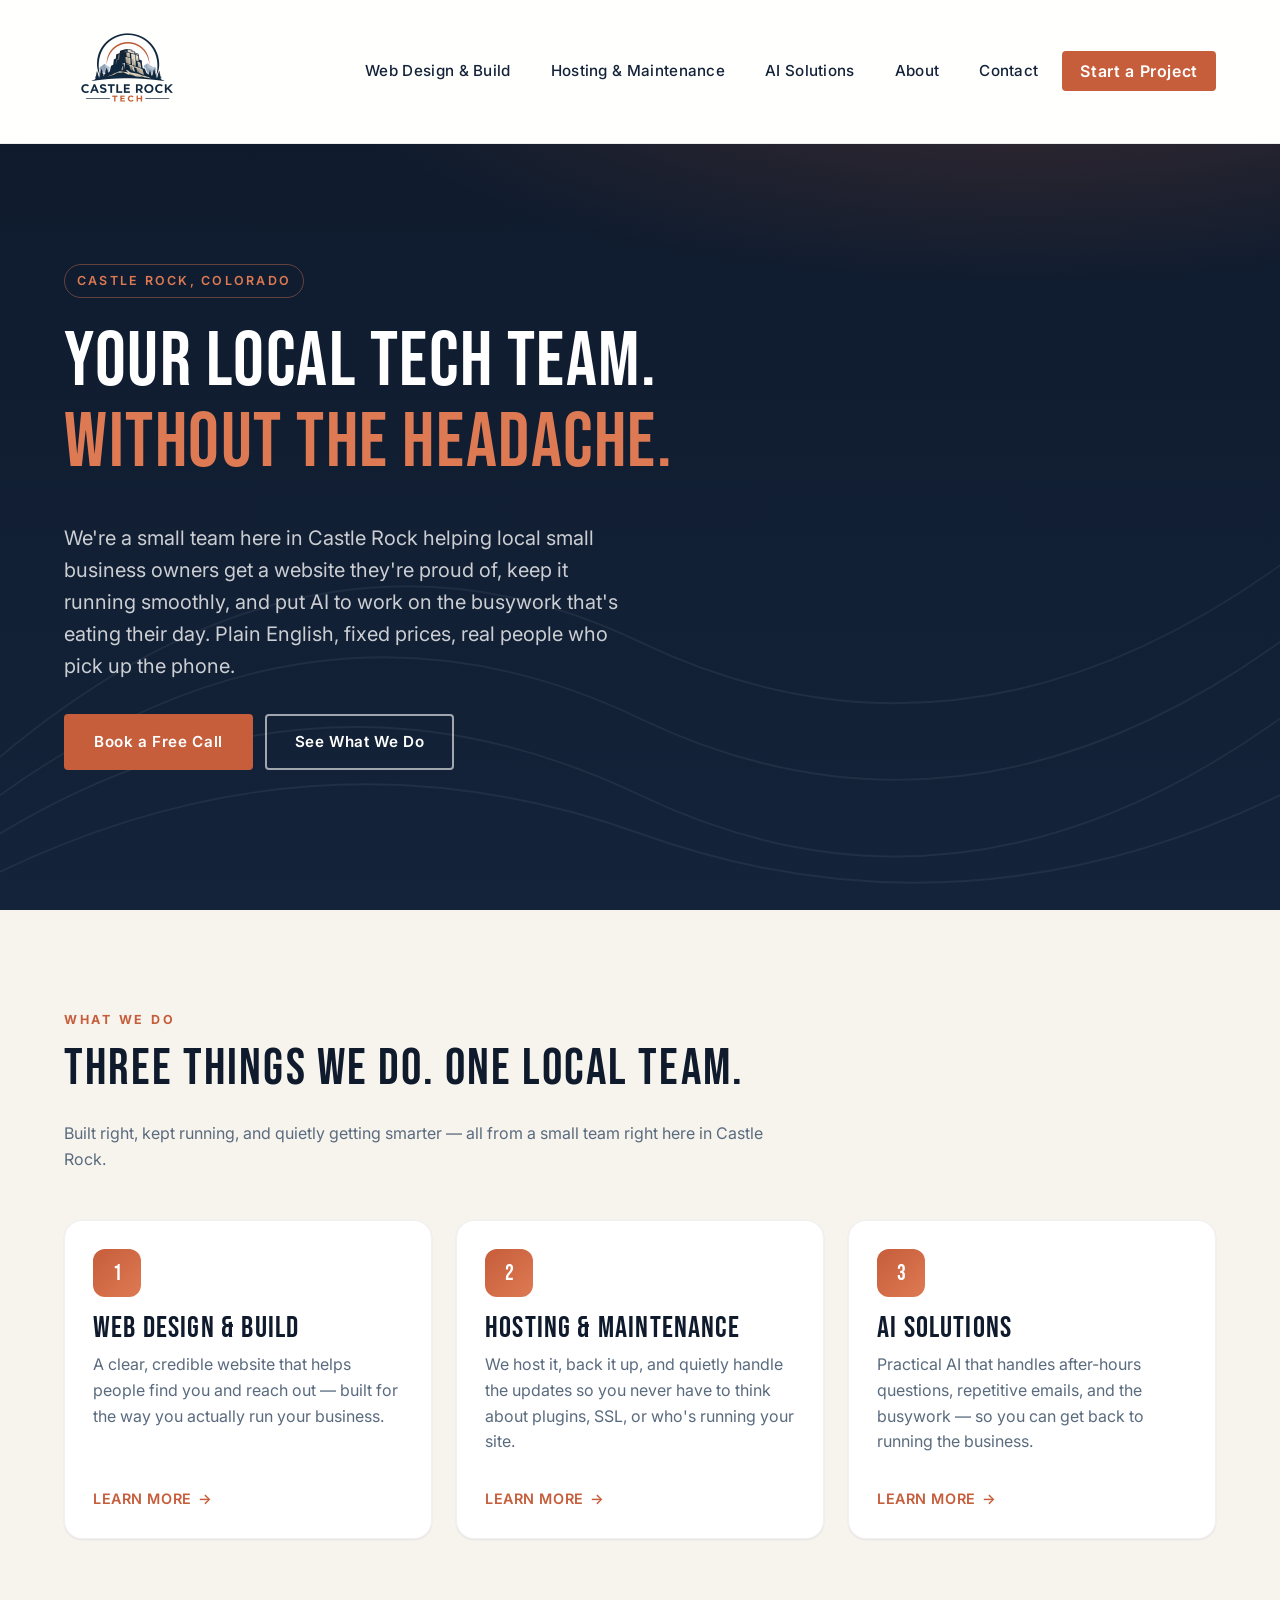
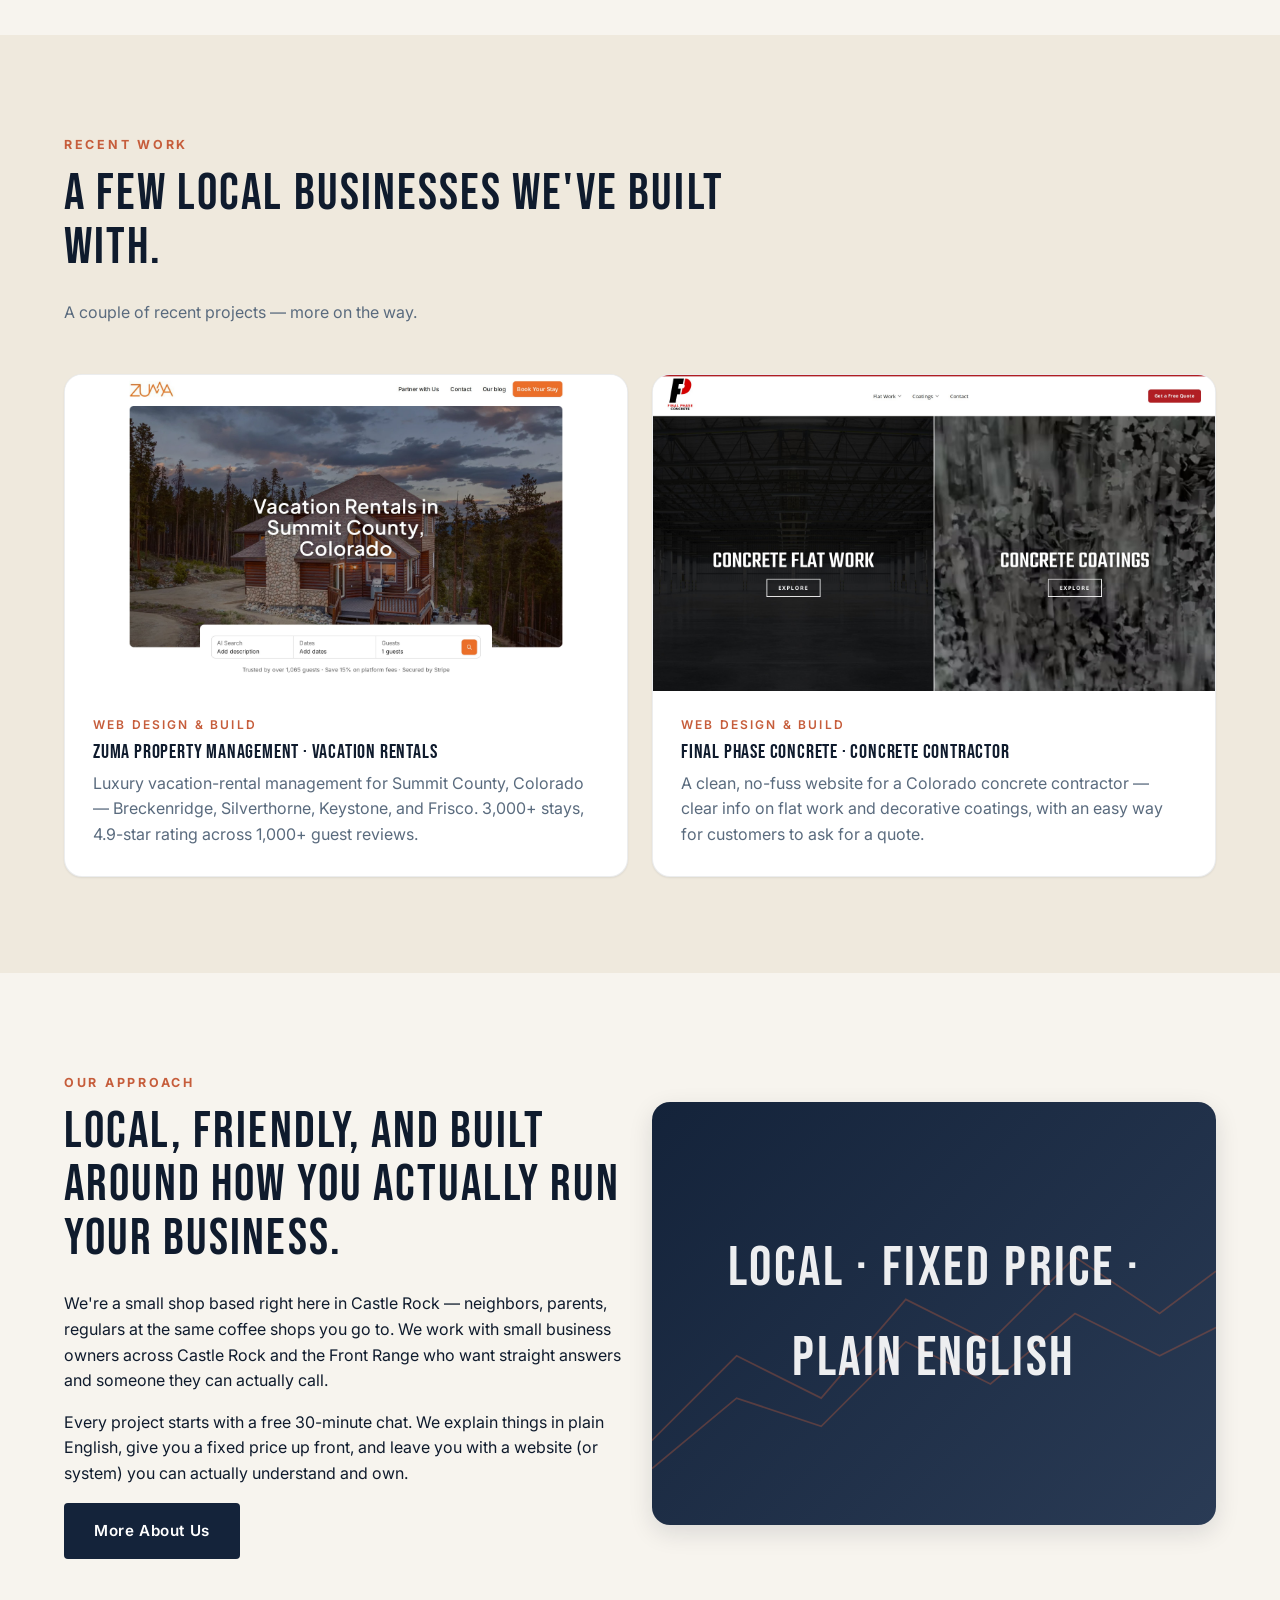
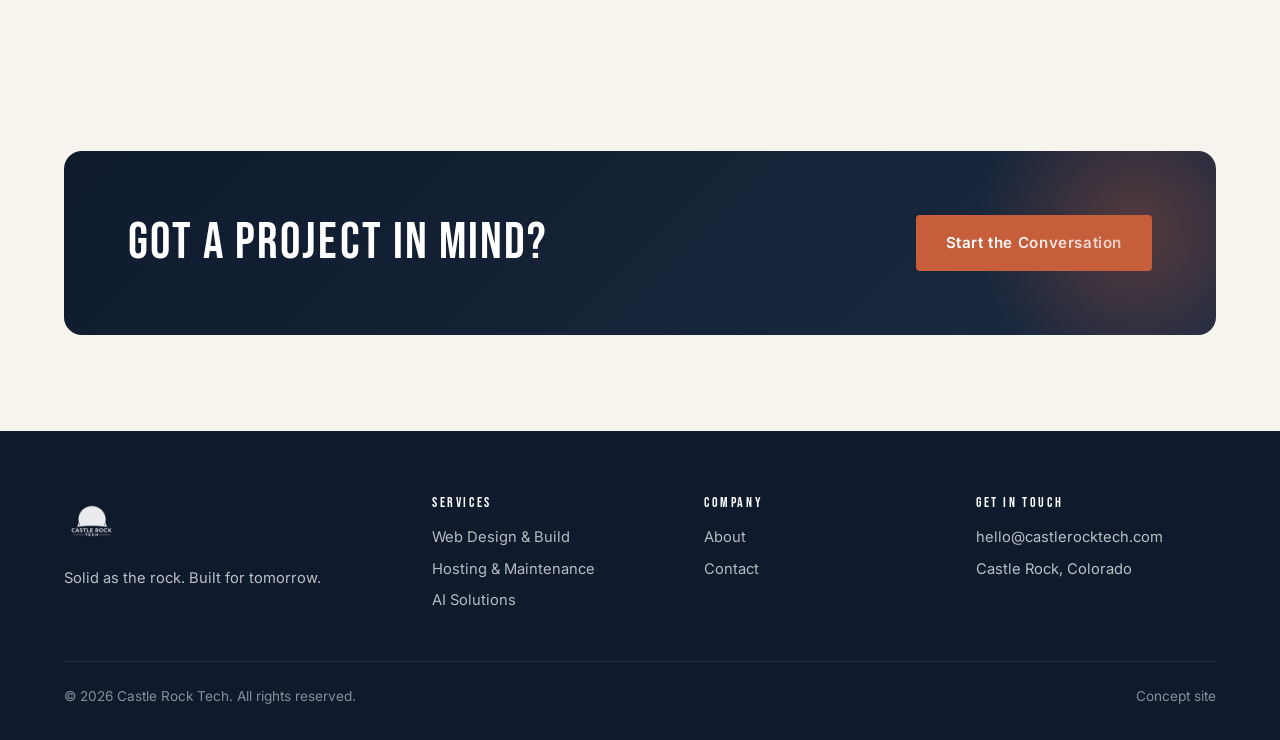
==== commit 55b1c34a: "Number the homepage service cards 1/2/3 instead of W/H/A" ====
--- a/index.html
+++ b/index.html
@@ -58,19 +58,19 @@
         </div>
         <div class="grid grid--3">
           <article class="card">
-            <div class="card__icon">W</div>
+            <div class="card__icon">1</div>
             <h3>Web Design &amp; Build</h3>
             <p>A clear, credible website that helps people find you and reach out — built for the way you actually run your business.</p>
             <a class="card__link" href="web-design-build.html">Learn more</a>
           </article>
           <article class="card">
-            <div class="card__icon">H</div>
+            <div class="card__icon">2</div>
             <h3>Hosting &amp; Maintenance</h3>
             <p>We host it, back it up, and quietly handle the updates so you never have to think about plugins, SSL, or who's running your site.</p>
             <a class="card__link" href="hosting-maintenance.html">Learn more</a>
           </article>
           <article class="card">
-            <div class="card__icon">A</div>
+            <div class="card__icon">3</div>
             <h3>AI Solutions</h3>
             <p>Practical AI that handles after-hours questions, repetitive emails, and the busywork — so you can get back to running the business.</p>
             <a class="card__link" href="ai-solutions.html">Learn more</a>
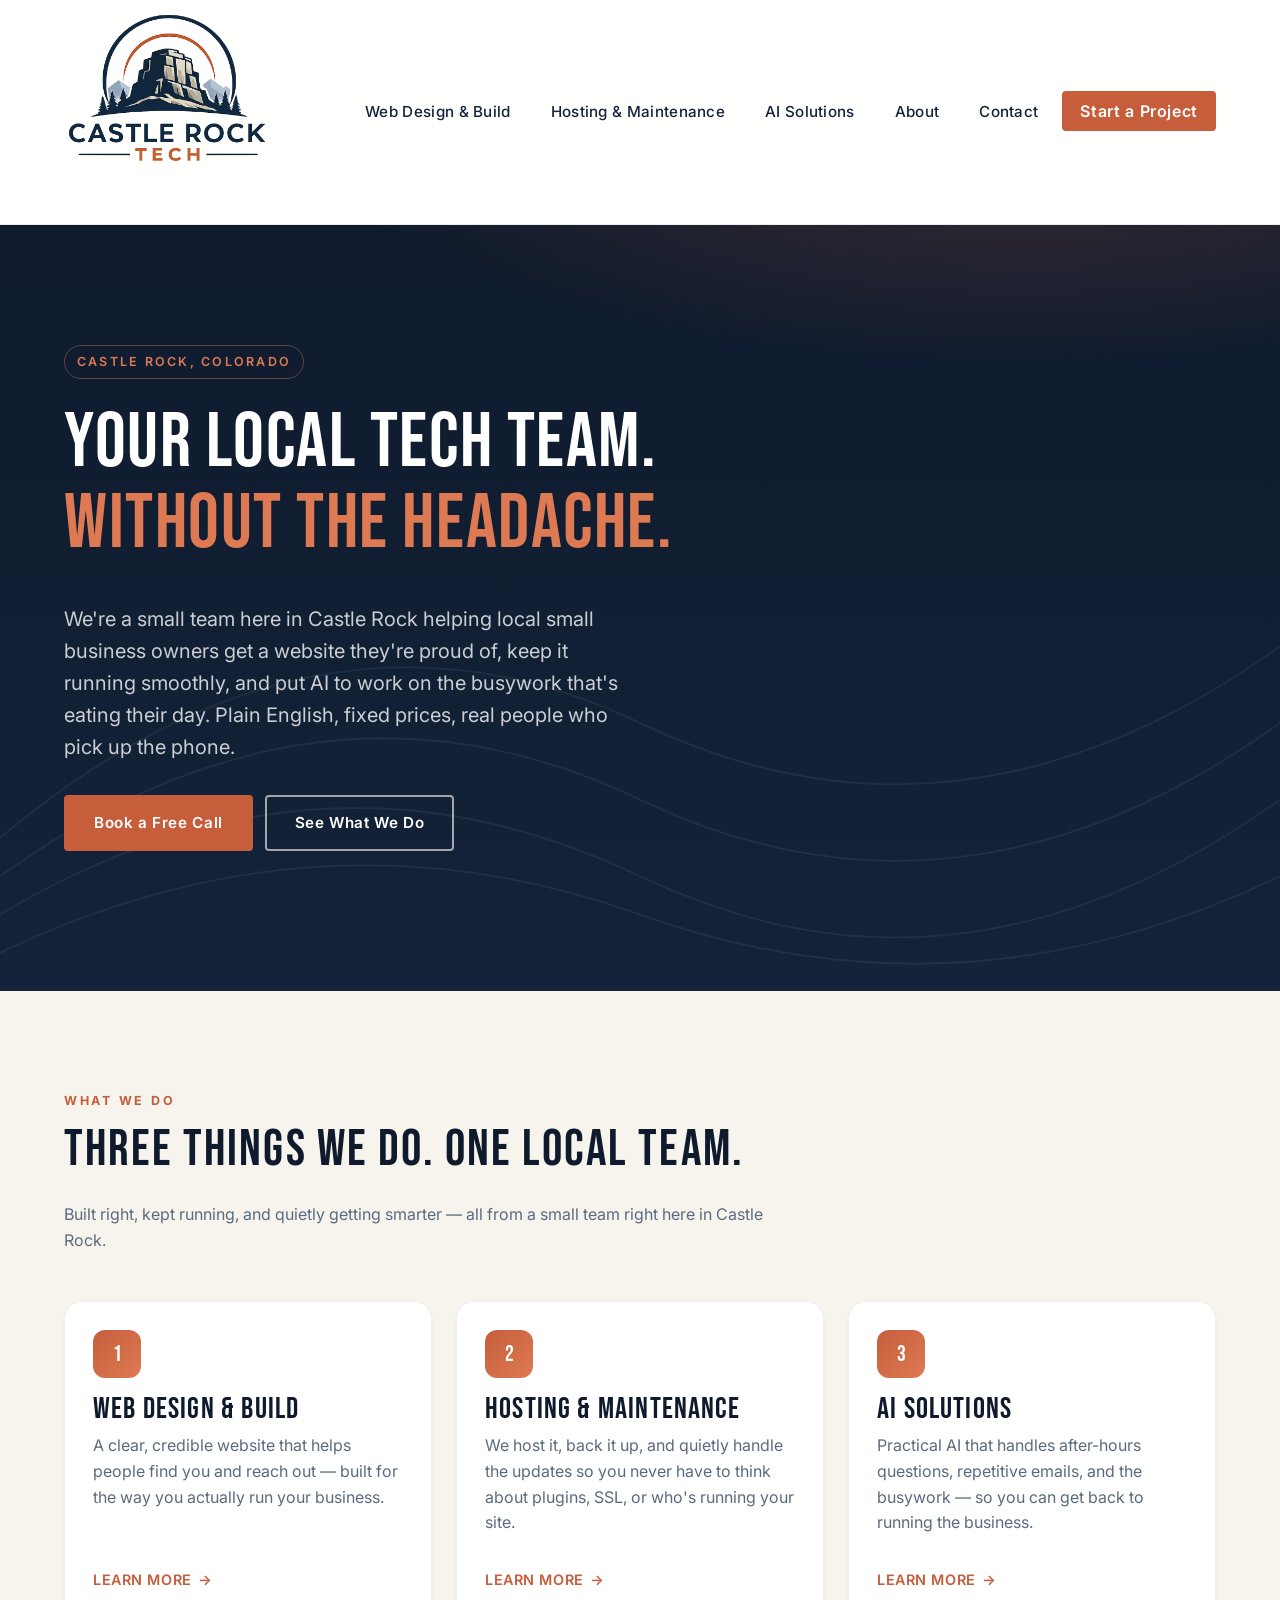
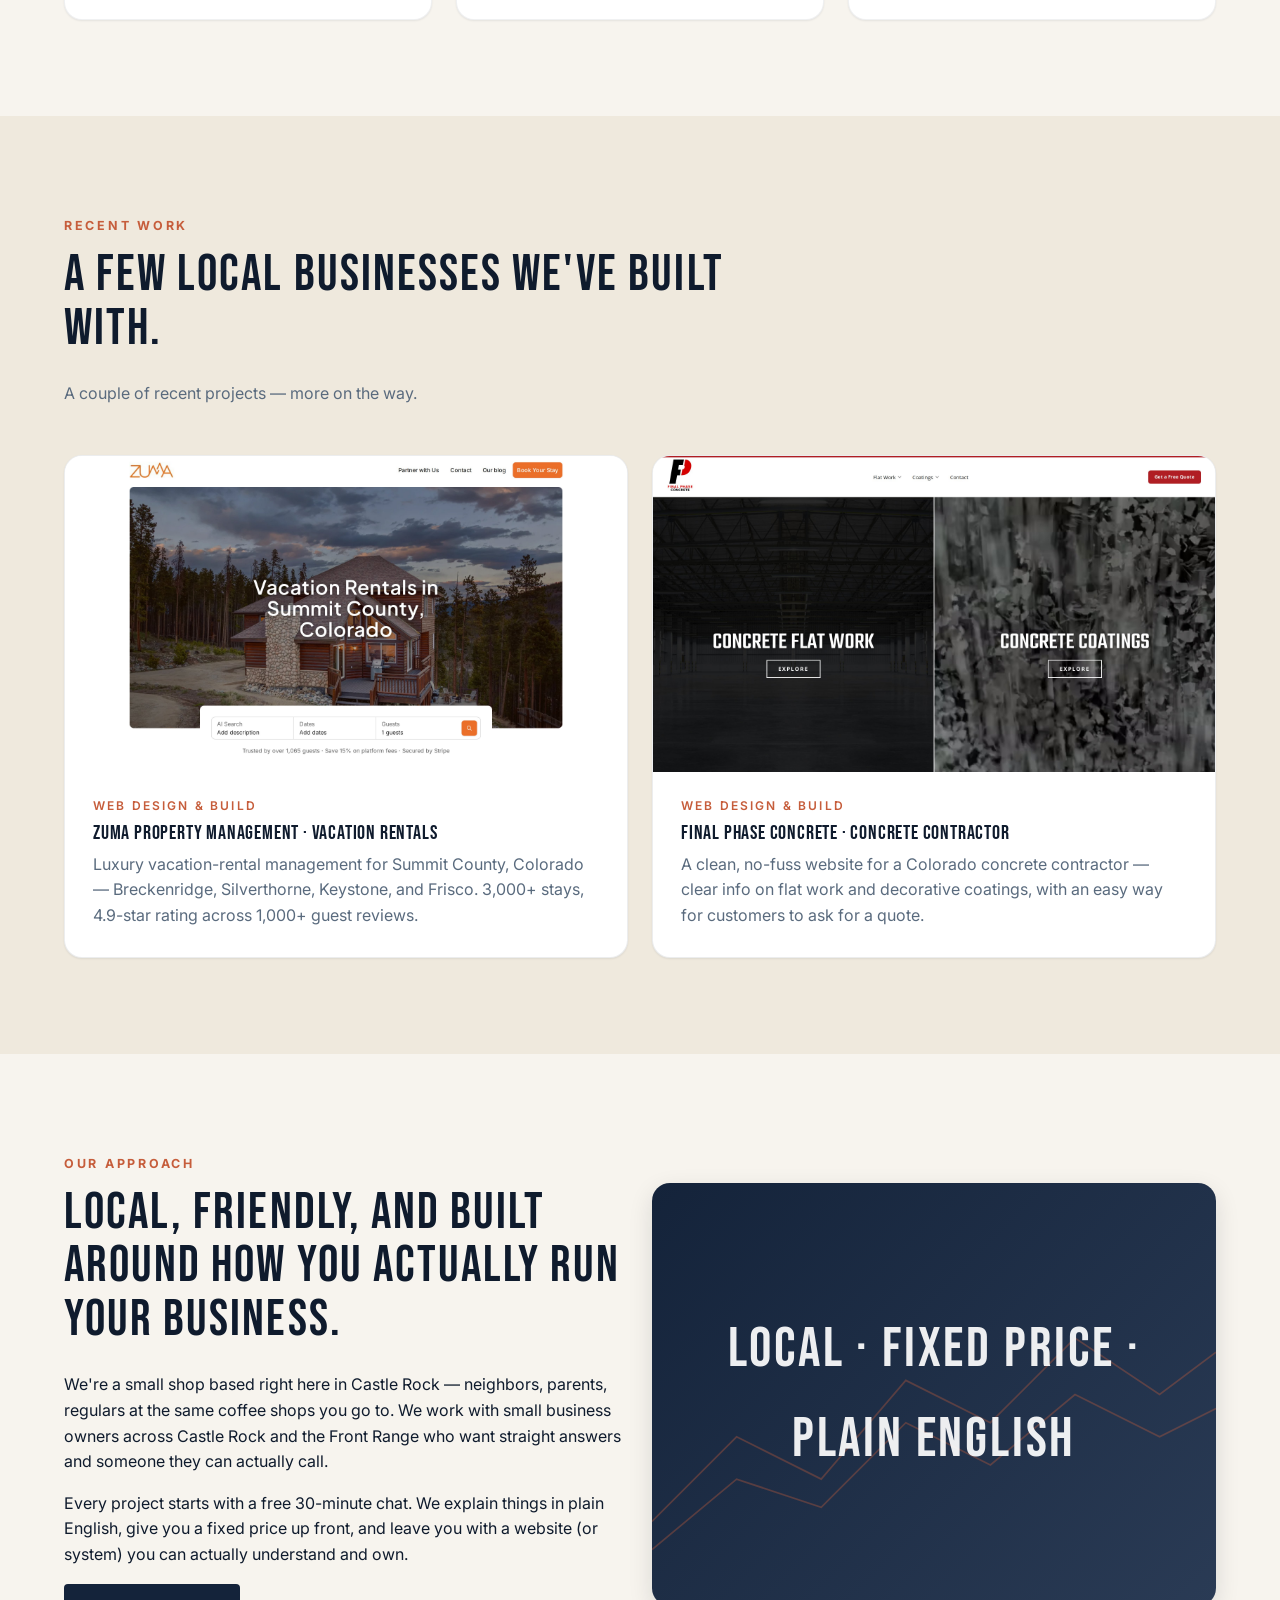
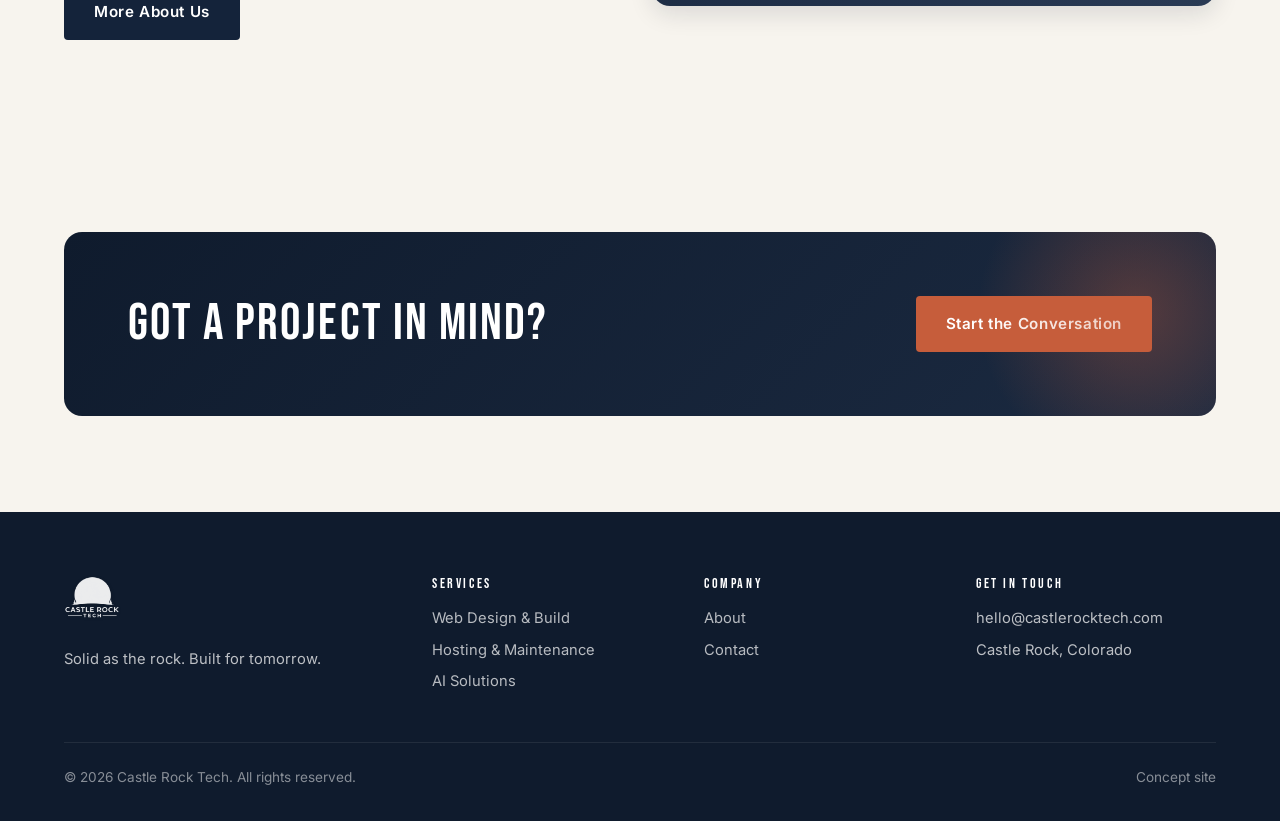
==== commit 24b647db: "Add favicon link to all pages" ====
--- a/index.html
+++ b/index.html
@@ -5,6 +5,7 @@
   <meta name="viewport" content="width=device-width, initial-scale=1.0" />
   <title>Castle Rock Tech — Local Web, Hosting &amp; AI for Small Businesses</title>
   <meta name="description" content="A small, local team in Castle Rock, Colorado helping small business owners with websites, hosting, and practical AI — no jargon, no surprise invoices." />
+  <link rel="icon" href="assets/images/favicon.ico" sizes="any" />
   <link rel="preconnect" href="https://fonts.googleapis.com" />
   <link rel="preconnect" href="https://fonts.gstatic.com" crossorigin />
   <link href="https://fonts.googleapis.com/css2?family=Bebas+Neue&family=Inter:wght@400;500;600;700&display=swap" rel="stylesheet" />
--- a/css/styles.css
+++ b/css/styles.css
@@ -23,7 +23,7 @@
   --radius-md: 10px;
   --radius-lg: 18px;
   --max-w: 1200px;
-  --header-h: 144px;
+  --header-h: 225px;
   --font-display: 'Bebas Neue', 'Oswald', 'Arial Narrow', sans-serif;
   --font-sans: 'Inter', -apple-system, BlinkMacSystemFont, 'Segoe UI', sans-serif;
 }
@@ -97,7 +97,7 @@
   display: flex;
   align-items: center;
   gap: 10px;
-  height: 128px;
+  height: 205px;
 }
 .nav__logo img { height: 100%; width: auto; }
 
@@ -184,7 +184,7 @@
     gap: 4px;
     border-bottom: 1px solid rgba(15, 27, 45, 0.08);
     box-shadow: var(--shadow-md);
-    transform: translateY(-120%);
+    transform: translateY(calc(-100% - var(--header-h) - 8px));
     transition: transform 0.25s ease;
   }
   .nav.is-open .nav__menu { transform: translateY(0); }
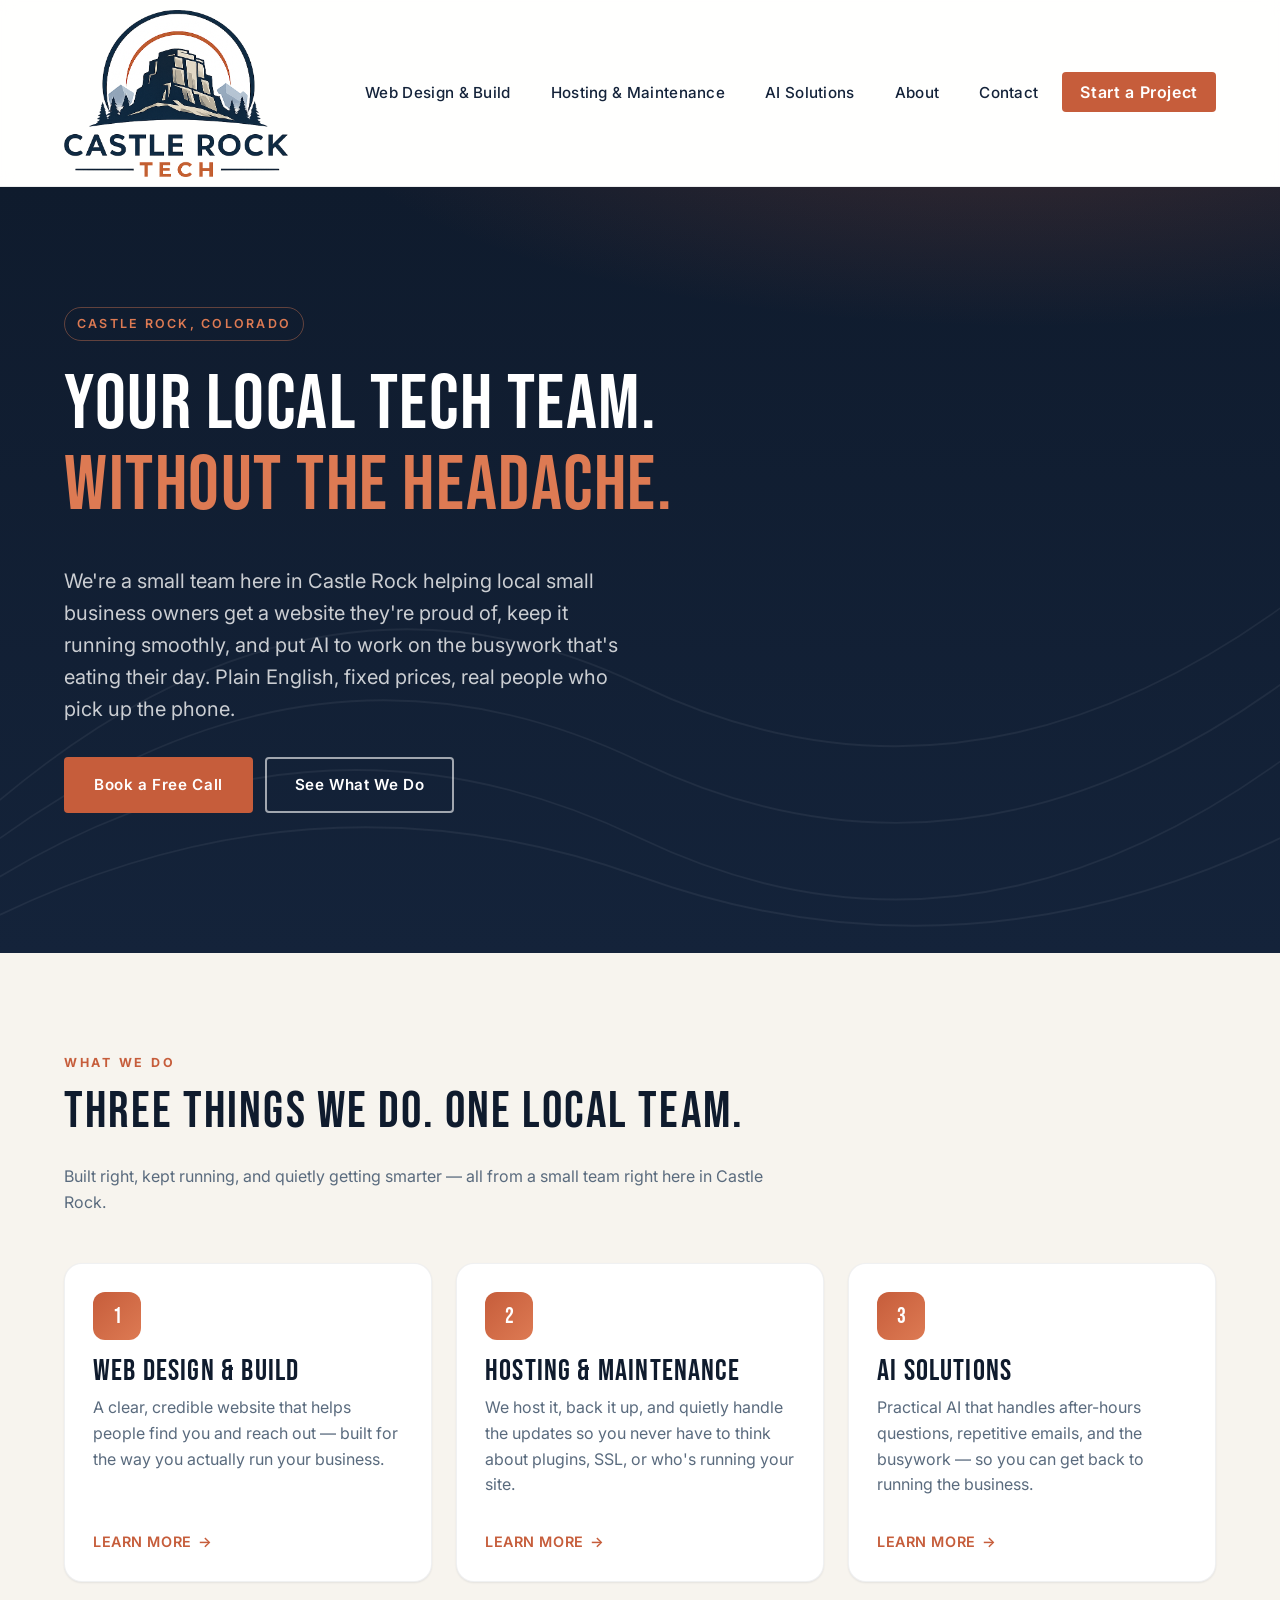
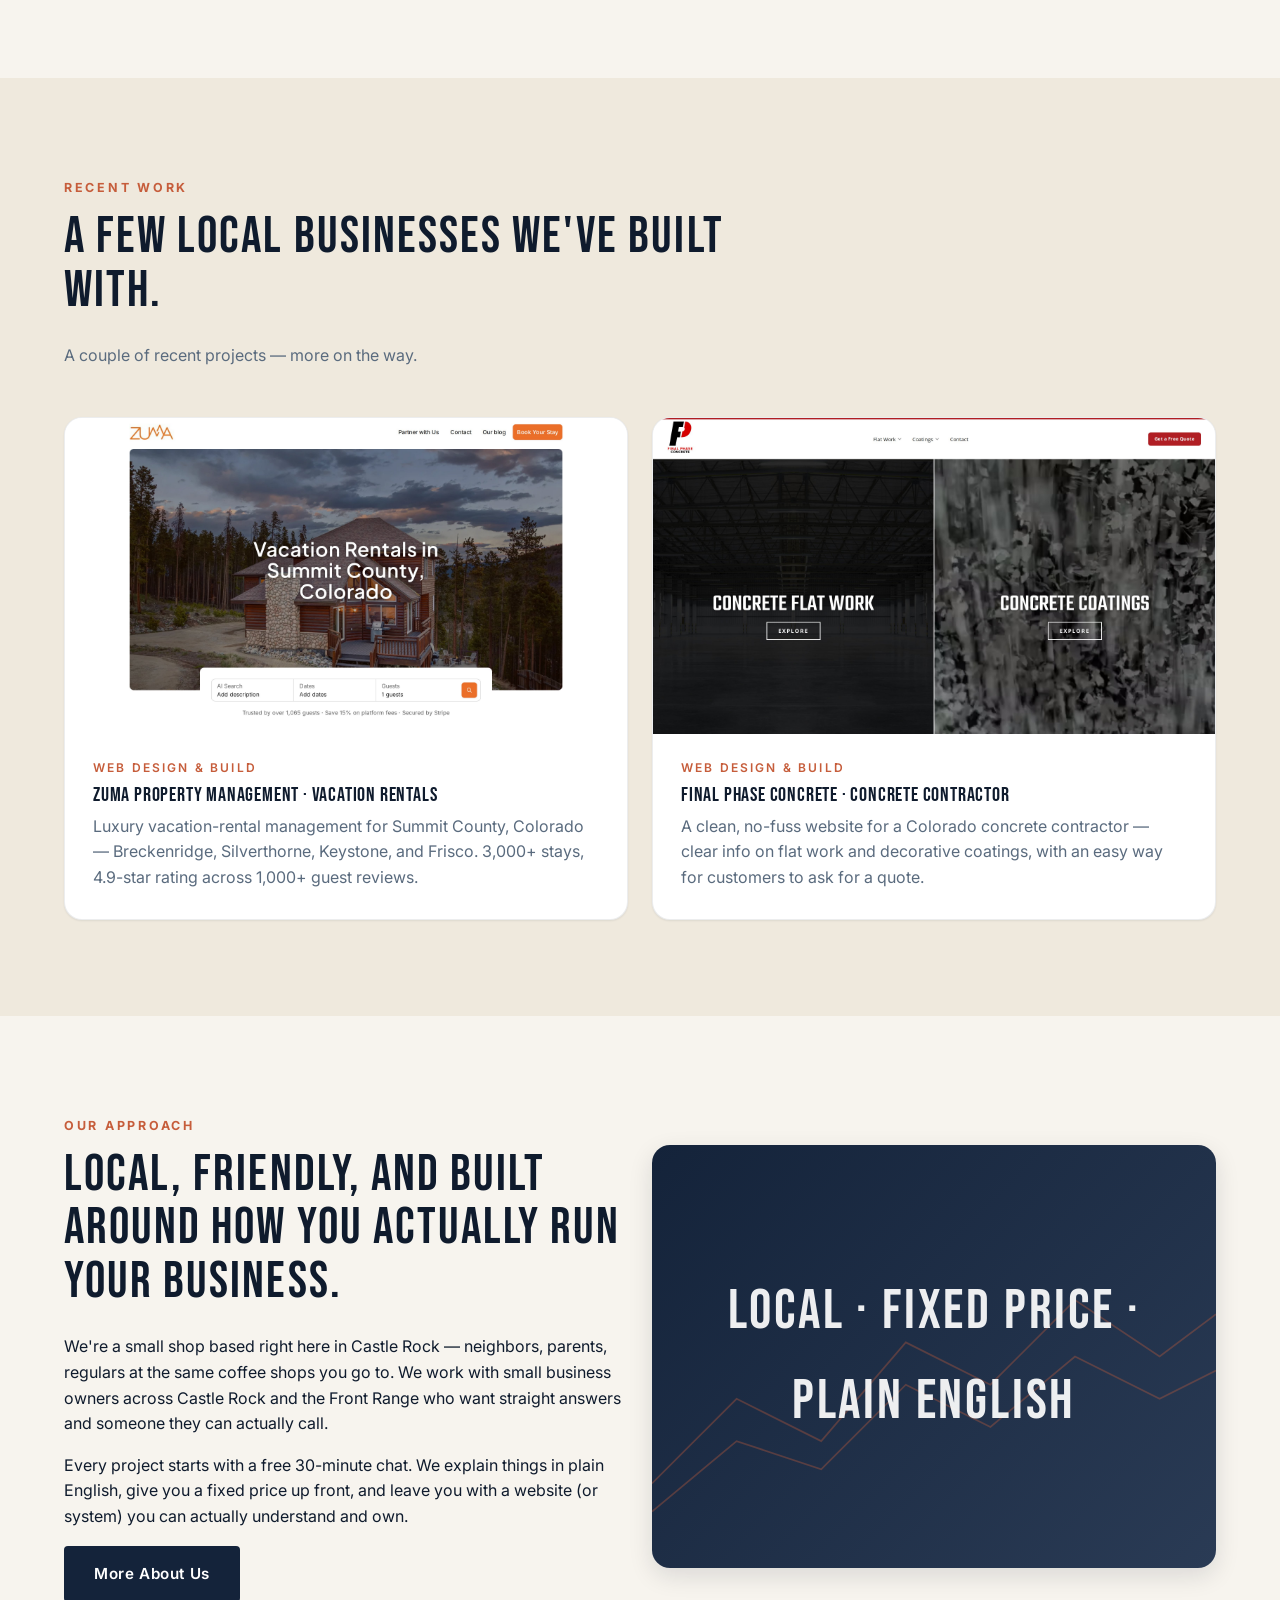
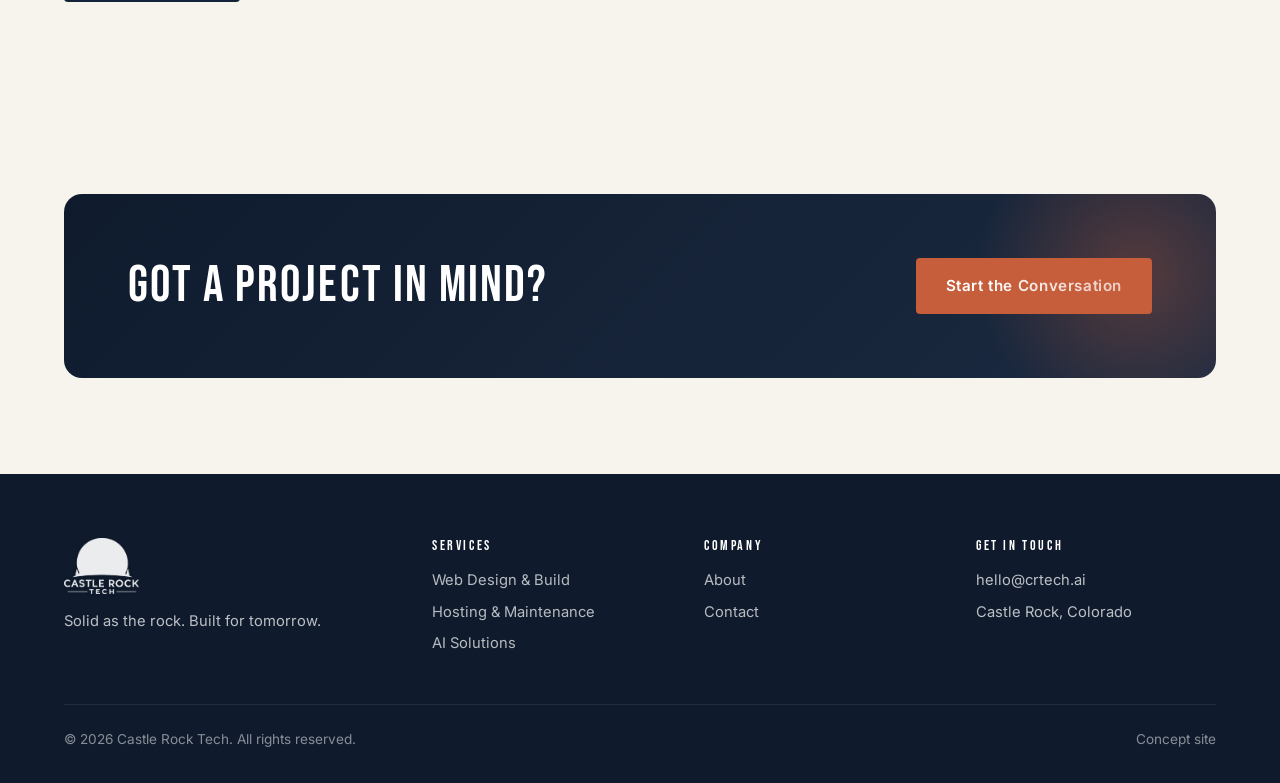
==== commit 62c35193: "Update contact info: phone → 720.925.2986, email → hello@crtech.ai" ====
--- a/index.html
+++ b/index.html
@@ -170,7 +170,7 @@
         <div>
           <h4>Get In Touch</h4>
           <ul>
-            <li>hello@castlerocktech.com</li>
+            <li>hello@crtech.ai</li>
             <li>Castle Rock, Colorado</li>
           </ul>
         </div>
--- a/css/styles.css
+++ b/css/styles.css
@@ -23,7 +23,7 @@
   --radius-md: 10px;
   --radius-lg: 18px;
   --max-w: 1200px;
-  --header-h: 225px;
+  --header-h: 187px;
   --font-display: 'Bebas Neue', 'Oswald', 'Arial Narrow', sans-serif;
   --font-sans: 'Inter', -apple-system, BlinkMacSystemFont, 'Segoe UI', sans-serif;
 }
@@ -97,7 +97,7 @@
   display: flex;
   align-items: center;
   gap: 10px;
-  height: 205px;
+  height: 167px;
 }
 .nav__logo img { height: 100%; width: auto; }
 
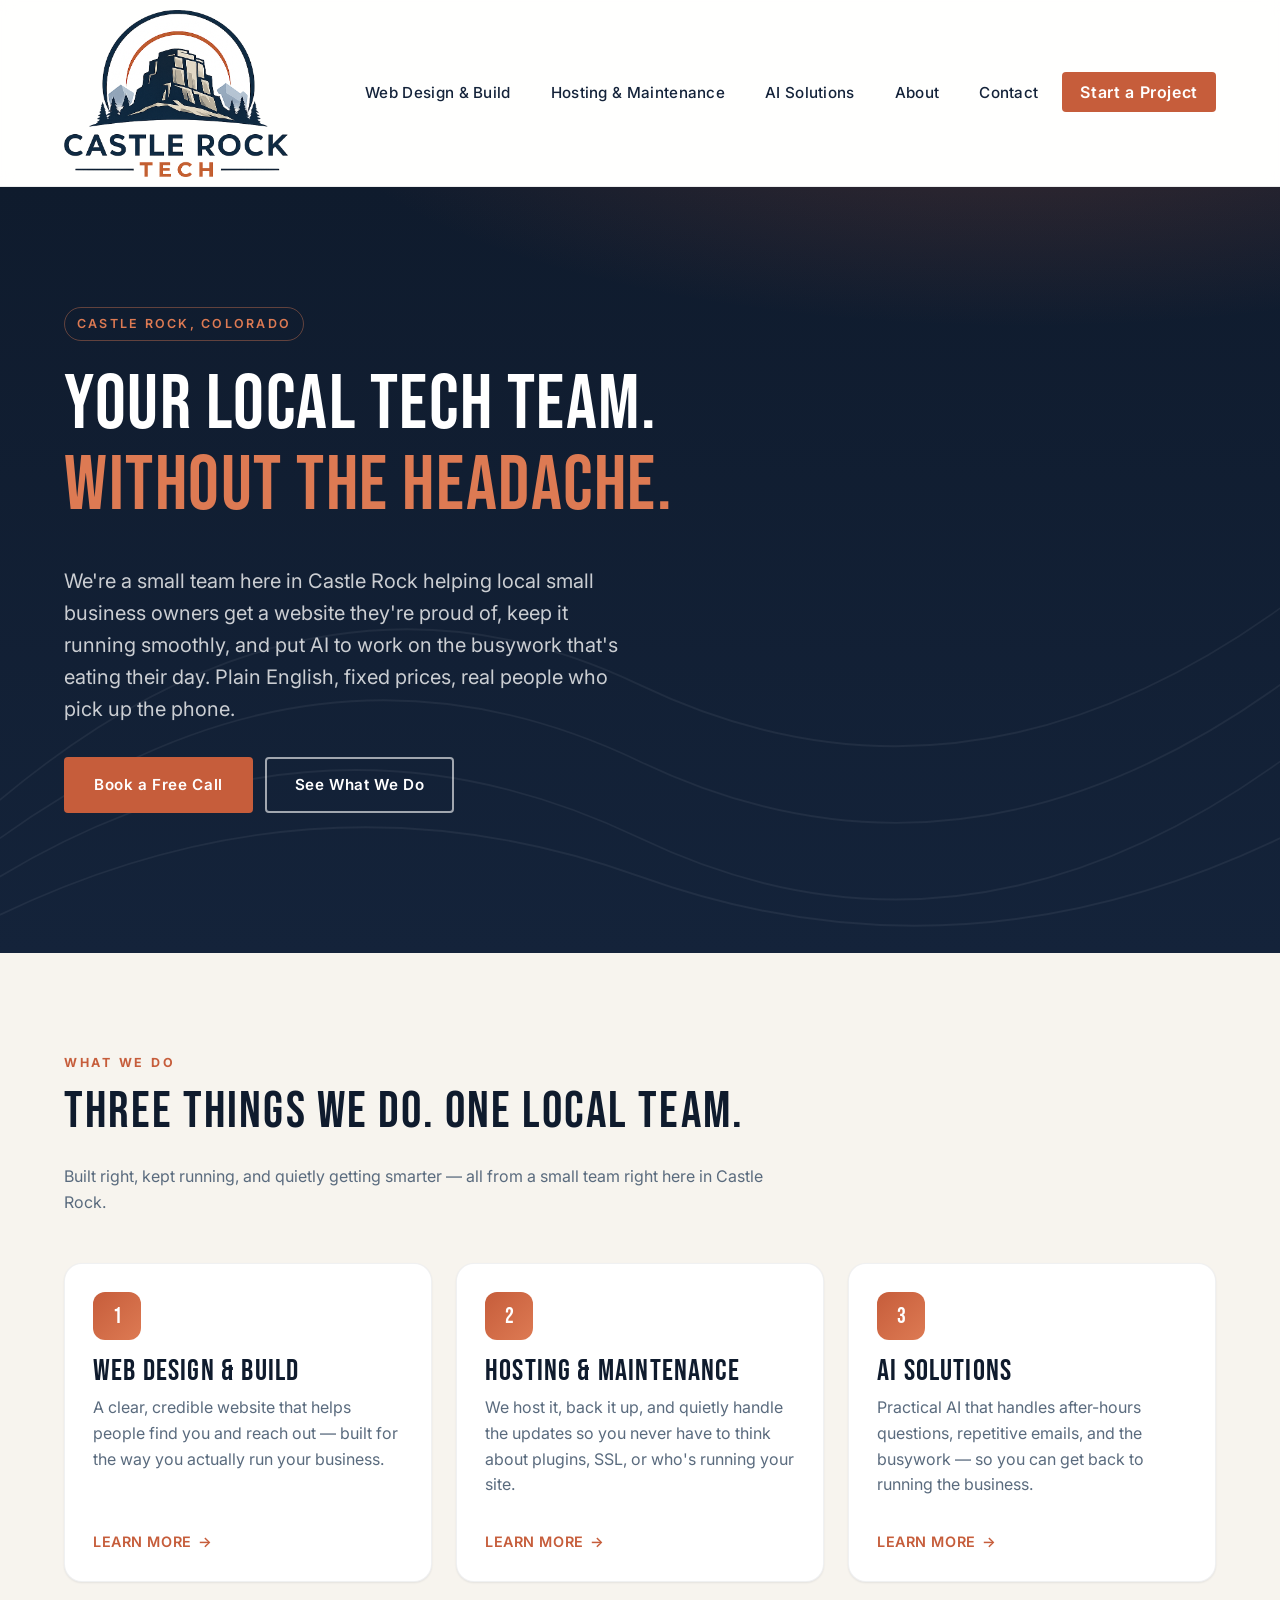
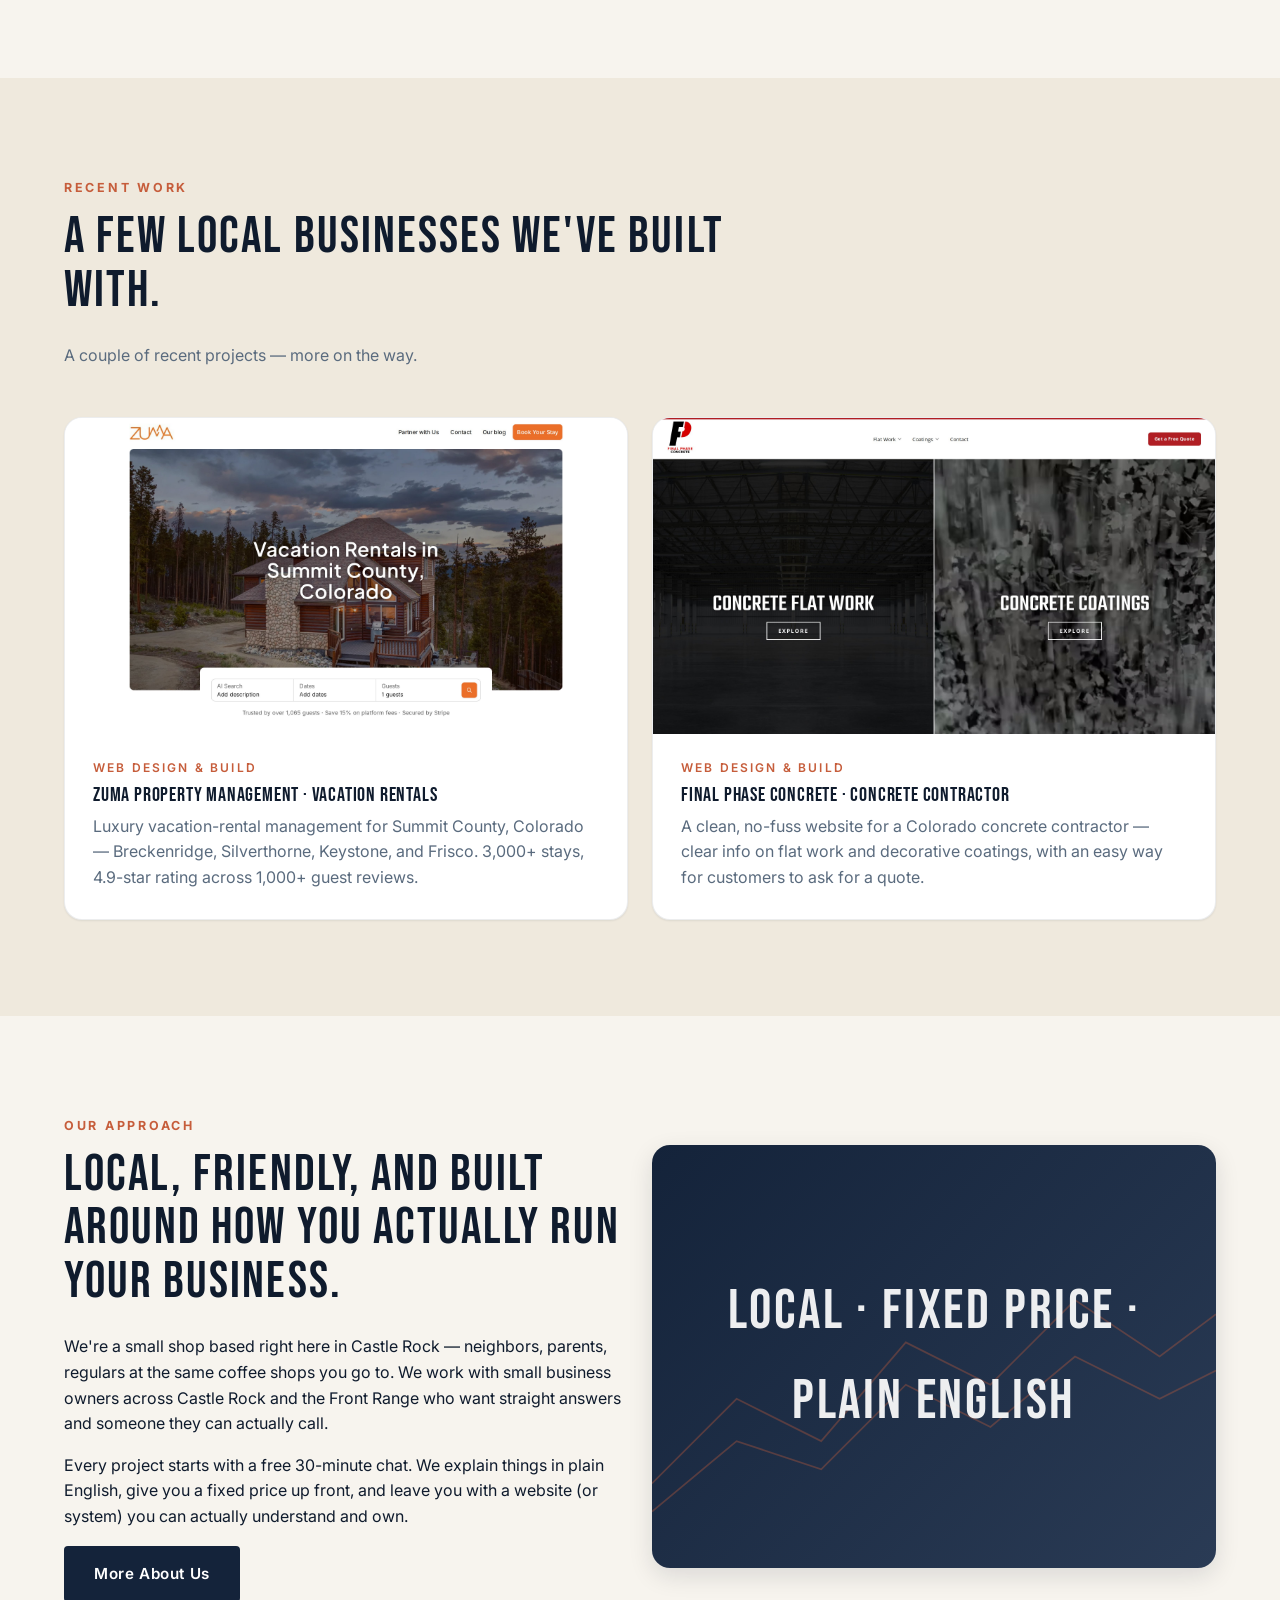
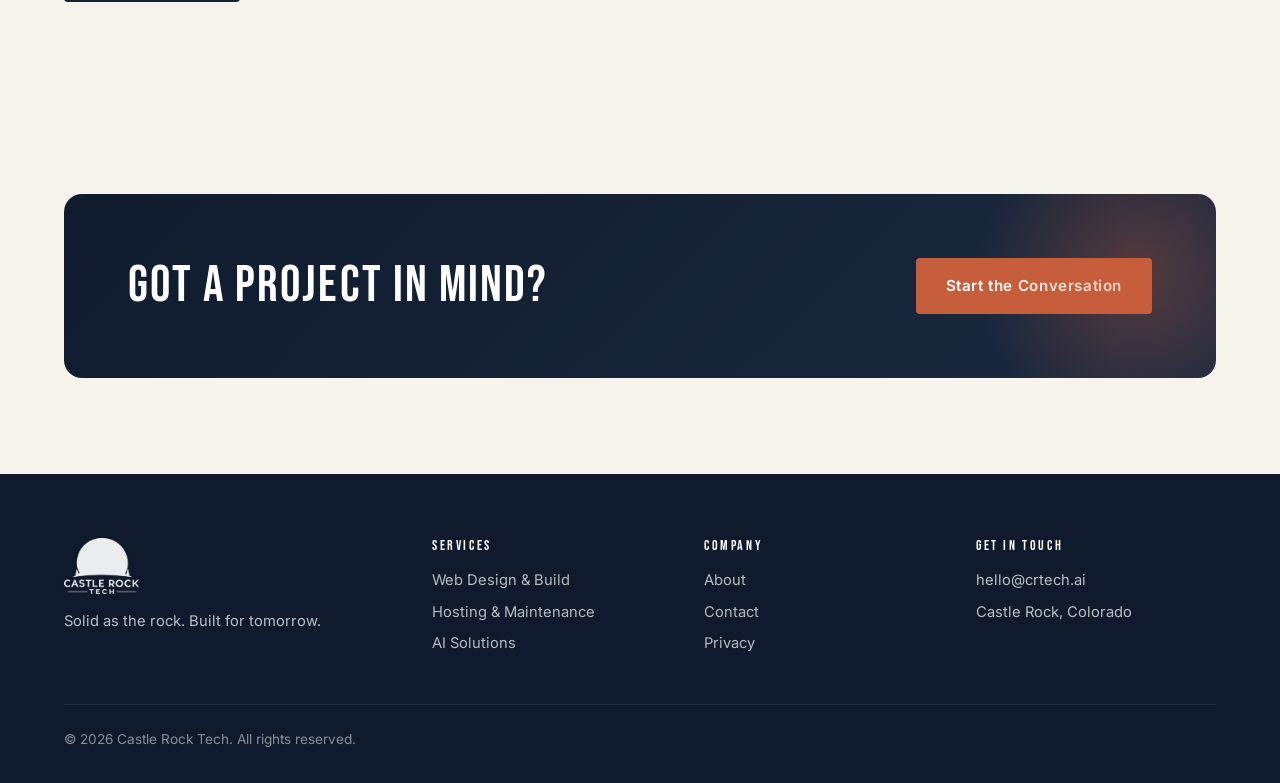
==== commit 426c1488: "Pre-launch pass: remove concept badge, add social meta, sitemap, robots, analytics, privacy page - S" ====
--- a/index.html
+++ b/index.html
@@ -5,6 +5,17 @@
   <meta name="viewport" content="width=device-width, initial-scale=1.0" />
   <title>Castle Rock Tech — Local Web, Hosting &amp; AI for Small Businesses</title>
   <meta name="description" content="A small, local team in Castle Rock, Colorado helping small business owners with websites, hosting, and practical AI — no jargon, no surprise invoices." />
+  <link rel="canonical" href="https://crtech.ai/" />
+  <meta property="og:type" content="website" />
+  <meta property="og:site_name" content="Castle Rock Tech" />
+  <meta property="og:title" content="Castle Rock Tech — Local Web, Hosting & AI for Small Businesses" />
+  <meta property="og:description" content="A small, local team in Castle Rock, Colorado helping small business owners with websites, hosting, and practical AI — no jargon, no surprise invoices." />
+  <meta property="og:url" content="https://crtech.ai/" />
+  <meta property="og:image" content="https://crtech.ai/assets/images/og-card.jpg" />
+  <meta name="twitter:card" content="summary_large_image" />
+  <meta name="twitter:title" content="Castle Rock Tech — Local Web, Hosting & AI for Small Businesses" />
+  <meta name="twitter:description" content="A small, local team in Castle Rock, Colorado helping small business owners with websites, hosting, and practical AI — no jargon, no surprise invoices." />
+  <meta name="twitter:image" content="https://crtech.ai/assets/images/og-card.jpg" />
   <link rel="icon" href="assets/images/favicon.ico" sizes="any" />
   <link rel="preconnect" href="https://fonts.googleapis.com" />
   <link rel="preconnect" href="https://fonts.gstatic.com" crossorigin />
@@ -165,6 +176,7 @@
           <ul>
             <li><a href="about.html">About</a></li>
             <li><a href="contact.html">Contact</a></li>
+            <li><a href="privacy.html">Privacy</a></li>
           </ul>
         </div>
         <div>
@@ -177,12 +189,13 @@
       </div>
       <div class="footer-bottom">
         <span>&copy; <span data-year></span> Castle Rock Tech. All rights reserved.</span>
-        <span>Concept site</span>
+        
       </div>
     </div>
   </footer>
 
   <script src="js/main.js"></script>
+  <script src="js/analytics.js"></script>
   <script src="js/tawk.js"></script>
 </body>
 </html>
--- a/css/styles.css
+++ b/css/styles.css
@@ -1,5 +1,5 @@
 /* ==========================================================================
-   Castle Rock Tech — concept site styles
+   Castle Rock Tech — site styles
    Palette pulled from the CRT logo: navy + rust + cream.
    ========================================================================== */
 
@@ -431,6 +431,15 @@
 }
 .form.is-submitted .form__success { display: block; }
 .form.is-submitted .form__fields { display: none; }
+.form__error {
+  margin-top: 12px;
+  padding: 16px;
+  background: rgba(198,93,59,0.06);
+  border-left: 3px solid #a63b3b;
+  border-radius: var(--radius-sm);
+  color: var(--navy-800);
+}
+.form__error a { color: var(--rust-500); }
 
 .contact-info { display: grid; gap: 24px; }
 .contact-info__item {
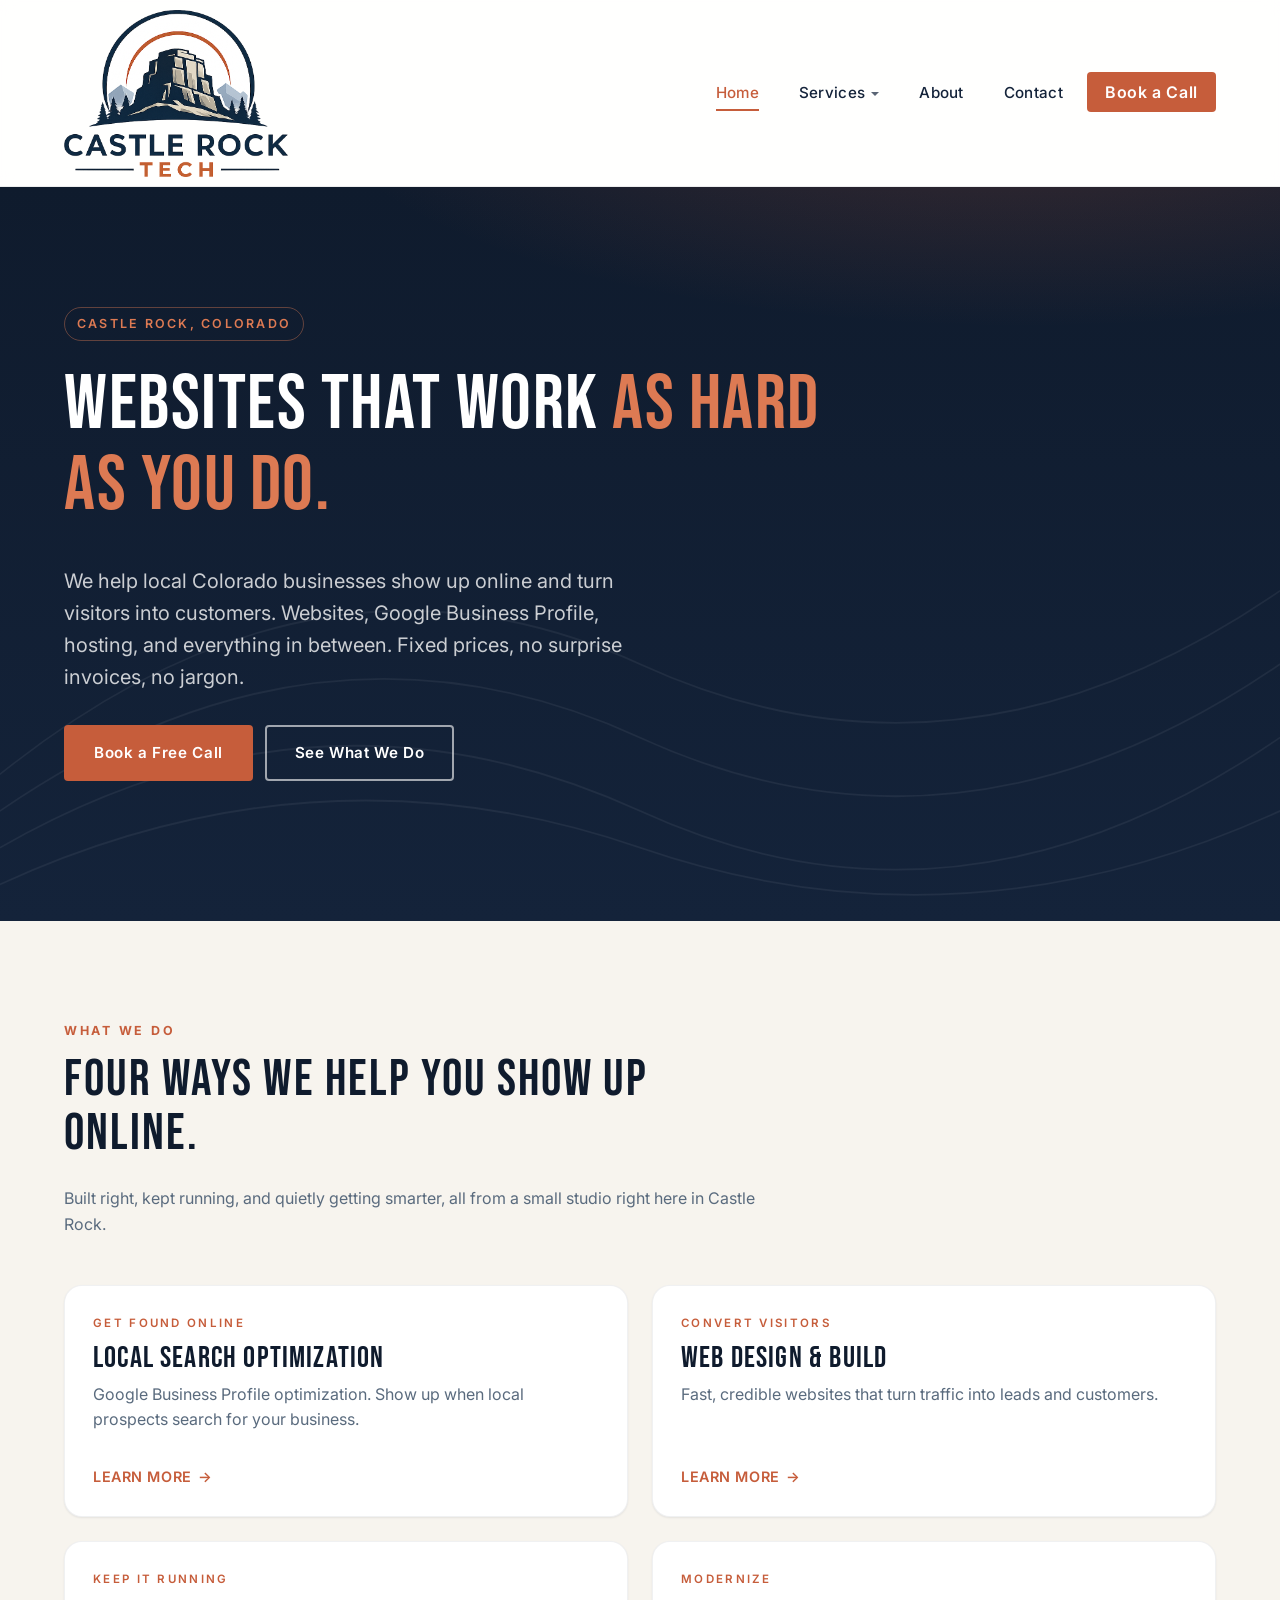
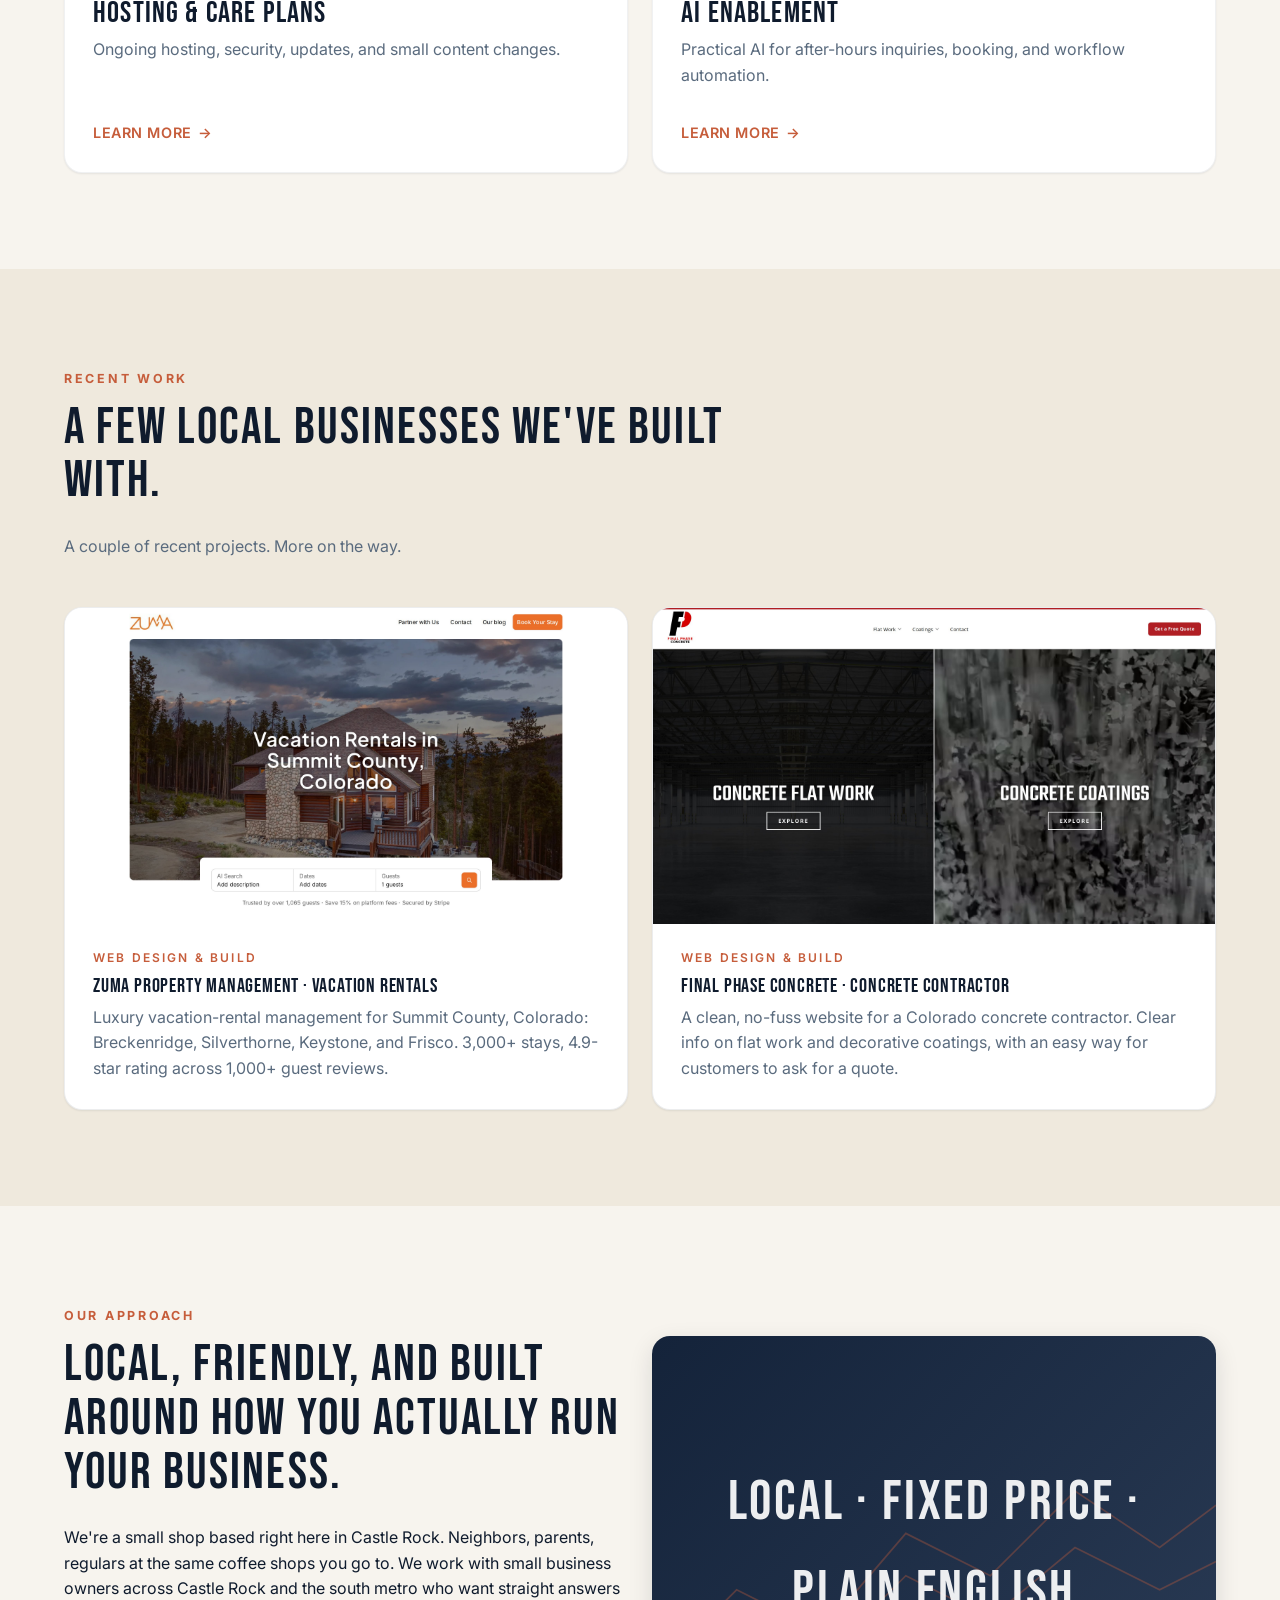
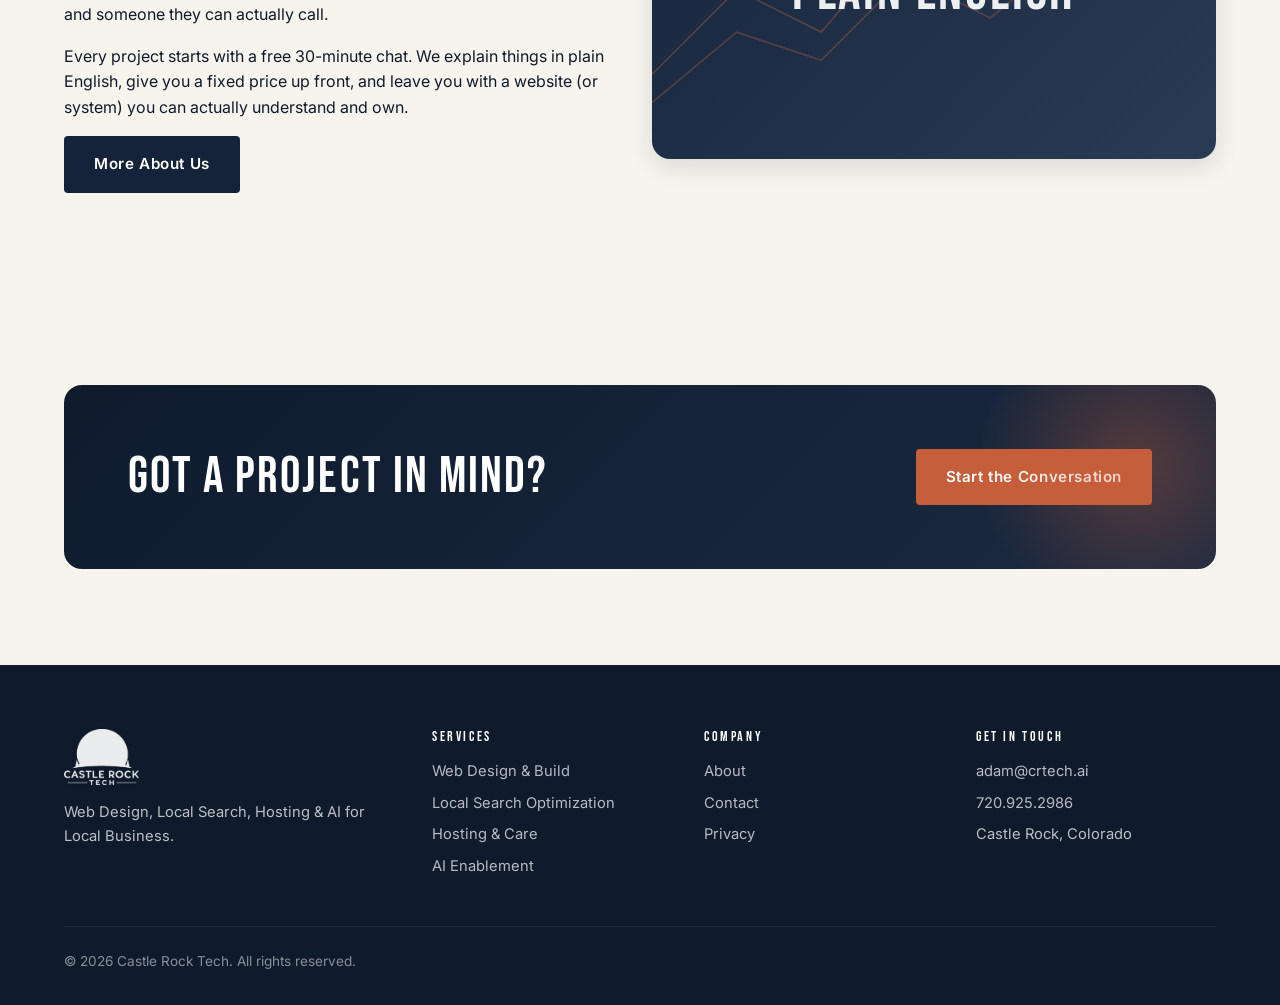
==== commit ab65d5e8: "Reposition site around Local Search as co-equal service; brand + copy overhaul Positioning - New glo" ====
--- a/index.html
+++ b/index.html
@@ -3,18 +3,18 @@
 <head>
   <meta charset="UTF-8" />
   <meta name="viewport" content="width=device-width, initial-scale=1.0" />
-  <title>Castle Rock Tech — Local Web, Hosting &amp; AI for Small Businesses</title>
-  <meta name="description" content="A small, local team in Castle Rock, Colorado helping small business owners with websites, hosting, and practical AI — no jargon, no surprise invoices." />
+  <title>Castle Rock Tech: Web Design, Local Search, Hosting &amp; AI for Local Business</title>
+  <meta name="description" content="A small studio in Castle Rock, Colorado helping local businesses show up online. Websites, Google Business Profile, hosting, and practical AI. Fixed prices, no surprise invoices, no jargon." />
   <link rel="canonical" href="https://crtech.ai/" />
   <meta property="og:type" content="website" />
   <meta property="og:site_name" content="Castle Rock Tech" />
-  <meta property="og:title" content="Castle Rock Tech — Local Web, Hosting & AI for Small Businesses" />
-  <meta property="og:description" content="A small, local team in Castle Rock, Colorado helping small business owners with websites, hosting, and practical AI — no jargon, no surprise invoices." />
+  <meta property="og:title" content="Castle Rock Tech: Web Design, Local Search, Hosting & AI for Local Business" />
+  <meta property="og:description" content="A small studio in Castle Rock, Colorado helping local businesses show up online. Websites, Google Business Profile, hosting, and practical AI. Fixed prices, no surprise invoices, no jargon." />
   <meta property="og:url" content="https://crtech.ai/" />
   <meta property="og:image" content="https://crtech.ai/assets/images/og-card.jpg" />
   <meta name="twitter:card" content="summary_large_image" />
-  <meta name="twitter:title" content="Castle Rock Tech — Local Web, Hosting & AI for Small Businesses" />
-  <meta name="twitter:description" content="A small, local team in Castle Rock, Colorado helping small business owners with websites, hosting, and practical AI — no jargon, no surprise invoices." />
+  <meta name="twitter:title" content="Castle Rock Tech: Web Design, Local Search, Hosting & AI for Local Business" />
+  <meta name="twitter:description" content="A small studio in Castle Rock, Colorado helping local businesses show up online. Websites, Google Business Profile, hosting, and practical AI. Fixed prices, no surprise invoices, no jargon." />
   <meta name="twitter:image" content="https://crtech.ai/assets/images/og-card.jpg" />
   <link rel="icon" href="assets/images/favicon.ico" sizes="any" />
   <link rel="preconnect" href="https://fonts.googleapis.com" />
@@ -31,12 +31,19 @@
         </a>
         <button class="nav__toggle" aria-label="Open menu" aria-expanded="false"><span></span></button>
         <ul class="nav__menu">
-          <li><a href="web-design-build.html" class="nav__link">Web Design &amp; Build</a></li>
-          <li><a href="hosting-maintenance.html" class="nav__link">Hosting &amp; Maintenance</a></li>
-          <li><a href="ai-solutions.html" class="nav__link">AI Solutions</a></li>
+          <li><a href="index.html" class="nav__link is-active">Home</a></li>
+          <li class="has-dropdown">
+            <a href="#services" class="nav__link nav__link--dropdown" aria-haspopup="true" aria-expanded="false">Services</a>
+            <ul class="nav__submenu" role="menu">
+              <li><a href="web-design-build.html" role="menuitem">Web Design &amp; Build</a></li>
+              <li><a href="local-search.html" role="menuitem">Local Search Optimization</a></li>
+              <li><a href="hosting-maintenance.html" role="menuitem">Hosting &amp; Care</a></li>
+              <li><a href="ai-solutions.html" role="menuitem">AI Enablement</a></li>
+            </ul>
+          </li>
           <li><a href="about.html" class="nav__link">About</a></li>
           <li><a href="contact.html" class="nav__link">Contact</a></li>
-          <li><a href="contact.html" class="nav__cta">Start a Project</a></li>
+          <li><a href="contact.html" class="nav__cta">Book a Call</a></li>
         </ul>
       </nav>
     </div>
@@ -47,44 +54,50 @@
       <div class="container">
         <div class="hero__inner">
           <span class="hero__eyebrow">Castle Rock, Colorado</span>
-          <h1>Your local tech team. <span class="accent">Without the headache.</span></h1>
+          <h1>Websites that work <span class="accent">as hard as you do.</span></h1>
           <p class="hero__lead">
-            We're a small team here in Castle Rock helping local small business owners get a website
-            they're proud of, keep it running smoothly, and put AI to work on the busywork that's
-            eating their day. Plain English, fixed prices, real people who pick up the phone.
+            We help local Colorado businesses show up online and turn visitors into customers.
+            Websites, Google Business Profile, hosting, and everything in between. Fixed prices,
+            no surprise invoices, no jargon.
           </p>
           <div class="hero__cta">
             <a class="btn btn--primary" href="contact.html">Book a Free Call</a>
-            <a class="btn btn--ghost" href="#what-we-do">See What We Do</a>
+            <a class="btn btn--ghost" href="#services">See What We Do</a>
           </div>
         </div>
       </div>
     </section>
 
-    <section class="section" id="what-we-do">
+    <section class="section" id="services">
       <div class="container">
         <div class="section__head">
           <span class="section__eyebrow">What We Do</span>
-          <h2>Three things we do. One local team.</h2>
-          <p class="muted">Built right, kept running, and quietly getting smarter — all from a small team right here in Castle Rock.</p>
-        </div>
-        <div class="grid grid--3">
-          <article class="card">
-            <div class="card__icon">1</div>
+          <h2>Four ways we help you show up online.</h2>
+          <p class="muted">Built right, kept running, and quietly getting smarter, all from a small studio right here in Castle Rock.</p>
+        </div>
+        <div class="grid grid--2">
+          <article class="card">
+            <span class="card__eyebrow">Get Found Online</span>
+            <h3>Local Search Optimization</h3>
+            <p>Google Business Profile optimization. Show up when local prospects search for your business.</p>
+            <a class="card__link" href="local-search.html">Learn more</a>
+          </article>
+          <article class="card">
+            <span class="card__eyebrow">Convert Visitors</span>
             <h3>Web Design &amp; Build</h3>
-            <p>A clear, credible website that helps people find you and reach out — built for the way you actually run your business.</p>
+            <p>Fast, credible websites that turn traffic into leads and customers.</p>
             <a class="card__link" href="web-design-build.html">Learn more</a>
           </article>
           <article class="card">
-            <div class="card__icon">2</div>
-            <h3>Hosting &amp; Maintenance</h3>
-            <p>We host it, back it up, and quietly handle the updates so you never have to think about plugins, SSL, or who's running your site.</p>
+            <span class="card__eyebrow">Keep It Running</span>
+            <h3>Hosting &amp; Care Plans</h3>
+            <p>Ongoing hosting, security, updates, and small content changes.</p>
             <a class="card__link" href="hosting-maintenance.html">Learn more</a>
           </article>
           <article class="card">
-            <div class="card__icon">3</div>
-            <h3>AI Solutions</h3>
-            <p>Practical AI that handles after-hours questions, repetitive emails, and the busywork — so you can get back to running the business.</p>
+            <span class="card__eyebrow">Modernize</span>
+            <h3>AI Enablement</h3>
+            <p>Practical AI for after-hours inquiries, booking, and workflow automation.</p>
             <a class="card__link" href="ai-solutions.html">Learn more</a>
           </article>
         </div>
@@ -96,26 +109,26 @@
         <div class="section__head">
           <span class="section__eyebrow">Recent Work</span>
           <h2>A few local businesses we've built with.</h2>
-          <p class="muted">A couple of recent projects — more on the way.</p>
+          <p class="muted">A couple of recent projects. More on the way.</p>
         </div>
         <div class="grid grid--2">
           <article class="work-card">
             <a class="work-card__link" href="https://www.zumaproperty.com" target="_blank" rel="noopener">
-              <div class="work-card__media"><img src="assets/images/work/zuma-property.jpg" alt="Zuma Property Management — vacation rentals in Summit County, Colorado" loading="lazy" /></div>
+              <div class="work-card__media"><img src="assets/images/work/zuma-property.jpg" alt="Zuma Property Management, vacation rentals in Summit County, Colorado" loading="lazy" /></div>
               <div class="work-card__body">
                 <span class="work-card__eyebrow">Web Design &amp; Build</span>
                 <h3>Zuma Property Management · Vacation Rentals</h3>
-                <p>Luxury vacation-rental management for Summit County, Colorado — Breckenridge, Silverthorne, Keystone, and Frisco. 3,000+ stays, 4.9-star rating across 1,000+ guest reviews.</p>
+                <p>Luxury vacation-rental management for Summit County, Colorado: Breckenridge, Silverthorne, Keystone, and Frisco. 3,000+ stays, 4.9-star rating across 1,000+ guest reviews.</p>
               </div>
             </a>
           </article>
           <article class="work-card">
             <a class="work-card__link" href="https://fpconcrete.com" target="_blank" rel="noopener">
-              <div class="work-card__media"><img src="assets/images/work/final-phase-concrete.jpg" alt="Final Phase Concrete — concrete flat work and coatings" loading="lazy" /></div>
+              <div class="work-card__media"><img src="assets/images/work/final-phase-concrete.jpg" alt="Final Phase Concrete, flat work and coatings" loading="lazy" /></div>
               <div class="work-card__body">
                 <span class="work-card__eyebrow">Web Design &amp; Build</span>
                 <h3>Final Phase Concrete · Concrete Contractor</h3>
-                <p>A clean, no-fuss website for a Colorado concrete contractor — clear info on flat work and decorative coatings, with an easy way for customers to ask for a quote.</p>
+                <p>A clean, no-fuss website for a Colorado concrete contractor. Clear info on flat work and decorative coatings, with an easy way for customers to ask for a quote.</p>
               </div>
             </a>
           </article>
@@ -130,9 +143,9 @@
             <span class="section__eyebrow">Our Approach</span>
             <h2>Local, friendly, and built around how you actually run your business.</h2>
             <p>
-              We're a small shop based right here in Castle Rock — neighbors, parents, regulars at the
+              We're a small shop based right here in Castle Rock. Neighbors, parents, regulars at the
               same coffee shops you go to. We work with small business owners across Castle Rock and
-              the Front Range who want straight answers and someone they can actually call.
+              the south metro who want straight answers and someone they can actually call.
             </p>
             <p>
               Every project starts with a free 30-minute chat. We explain things in plain English, give
@@ -161,14 +174,15 @@
       <div class="footer-grid">
         <div class="footer-brand">
           <img src="assets/images/CRTLogo_1.1.png" alt="Castle Rock Tech" />
-          <p>Solid as the rock. Built for tomorrow.</p>
+          <p>Web Design, Local Search, Hosting &amp; AI for Local Business.</p>
         </div>
         <div>
           <h4>Services</h4>
           <ul>
             <li><a href="web-design-build.html">Web Design &amp; Build</a></li>
-            <li><a href="hosting-maintenance.html">Hosting &amp; Maintenance</a></li>
-            <li><a href="ai-solutions.html">AI Solutions</a></li>
+            <li><a href="local-search.html">Local Search Optimization</a></li>
+            <li><a href="hosting-maintenance.html">Hosting &amp; Care</a></li>
+            <li><a href="ai-solutions.html">AI Enablement</a></li>
           </ul>
         </div>
         <div>
@@ -182,7 +196,8 @@
         <div>
           <h4>Get In Touch</h4>
           <ul>
-            <li>hello@crtech.ai</li>
+            <li><a href="mailto:adam@crtech.ai">adam@crtech.ai</a></li>
+            <li><a href="tel:+17209252986">720.925.2986</a></li>
             <li>Castle Rock, Colorado</li>
           </ul>
         </div>
--- a/css/styles.css
+++ b/css/styles.css
@@ -1,5 +1,5 @@
 /* ==========================================================================
-   Castle Rock Tech — site styles
+   Castle Rock Tech · site styles
    Palette pulled from the CRT logo: navy + rust + cream.
    ========================================================================== */
 
@@ -144,6 +144,54 @@
 }
 .nav__cta:hover { background: var(--rust-600); color: var(--white); }
 
+/* Services dropdown */
+.has-dropdown { position: relative; }
+.nav__link--dropdown::after {
+  content: "";
+  display: inline-block;
+  width: 0; height: 0;
+  margin-left: 6px;
+  vertical-align: middle;
+  border-left: 4px solid transparent;
+  border-right: 4px solid transparent;
+  border-top: 4px solid currentColor;
+  opacity: 0.7;
+}
+.nav__submenu {
+  position: absolute;
+  top: 100%; left: 0;
+  min-width: 260px;
+  padding: 8px 0;
+  margin: 0;
+  list-style: none;
+  background: var(--white);
+  border: 1px solid rgba(15,27,45,0.08);
+  border-radius: var(--radius-sm);
+  box-shadow: var(--shadow-md);
+  opacity: 0;
+  visibility: hidden;
+  transform: translateY(6px);
+  transition: opacity 0.15s ease, transform 0.15s ease, visibility 0s linear 0.15s;
+  z-index: 60;
+}
+.has-dropdown:hover .nav__submenu,
+.has-dropdown:focus-within .nav__submenu,
+.has-dropdown.is-open .nav__submenu {
+  opacity: 1;
+  visibility: visible;
+  transform: translateY(0);
+  transition: opacity 0.15s ease, transform 0.15s ease, visibility 0s;
+}
+.nav__submenu a {
+  display: block;
+  padding: 10px 18px;
+  color: var(--navy-800);
+  font-size: 0.95rem;
+  white-space: nowrap;
+  font-weight: 500;
+}
+.nav__submenu a:hover { background: var(--cream-100); color: var(--rust-500); }
+
 /* Mobile toggle */
 .nav__toggle {
   display: none;
@@ -186,9 +234,25 @@
     box-shadow: var(--shadow-md);
     transform: translateY(calc(-100% - var(--header-h) - 8px));
     transition: transform 0.25s ease;
+    overflow-y: auto;
+    max-height: calc(100vh - var(--header-h));
   }
   .nav.is-open .nav__menu { transform: translateY(0); }
   .nav__link, .nav__cta { width: 100%; text-align: left; }
+  .nav__submenu {
+    position: static;
+    opacity: 1;
+    visibility: visible;
+    transform: none;
+    box-shadow: none;
+    border: 0;
+    padding: 4px 0 8px 16px;
+    background: transparent;
+    transition: none;
+    min-width: 0;
+  }
+  .nav__submenu a { padding: 8px 0; white-space: normal; }
+  .nav__link--dropdown::after { display: none; }
 }
 
 /* ----- Buttons ----- */
@@ -303,6 +367,15 @@
   font-family: var(--font-display);
   font-size: 1.4rem;
 }
+.card__eyebrow {
+  display: inline-block;
+  font-size: 0.72rem;
+  letter-spacing: 0.2em;
+  text-transform: uppercase;
+  color: var(--rust-500);
+  font-weight: 600;
+  margin-bottom: 10px;
+}
 .card h3 { margin-bottom: 8px; }
 .card p { color: var(--slate-500); flex-grow: 1; }
 .card__link {
@@ -355,6 +428,24 @@
   width: 14px; height: 2px;
   background: var(--rust-500);
 }
+
+.team-photo { display: flex; justify-content: center; }
+.team-photo__frame {
+  aspect-ratio: 1;
+  max-width: 340px;
+  width: 100%;
+  border-radius: 50%;
+  background: linear-gradient(135deg, var(--navy-800), var(--rust-500));
+  color: rgba(255,255,255,0.85);
+  display: flex; align-items: center; justify-content: center;
+  text-align: center;
+  font-family: var(--font-display);
+  letter-spacing: 0.08em;
+  font-size: 1.1rem;
+  padding: 24px;
+  box-shadow: var(--shadow-md);
+}
+.team-photo__frame small { font-family: var(--font-sans); font-size: 0.75rem; opacity: 0.7; letter-spacing: 0.04em; text-transform: none; }
 
 .service-visual {
   aspect-ratio: 4/3;
